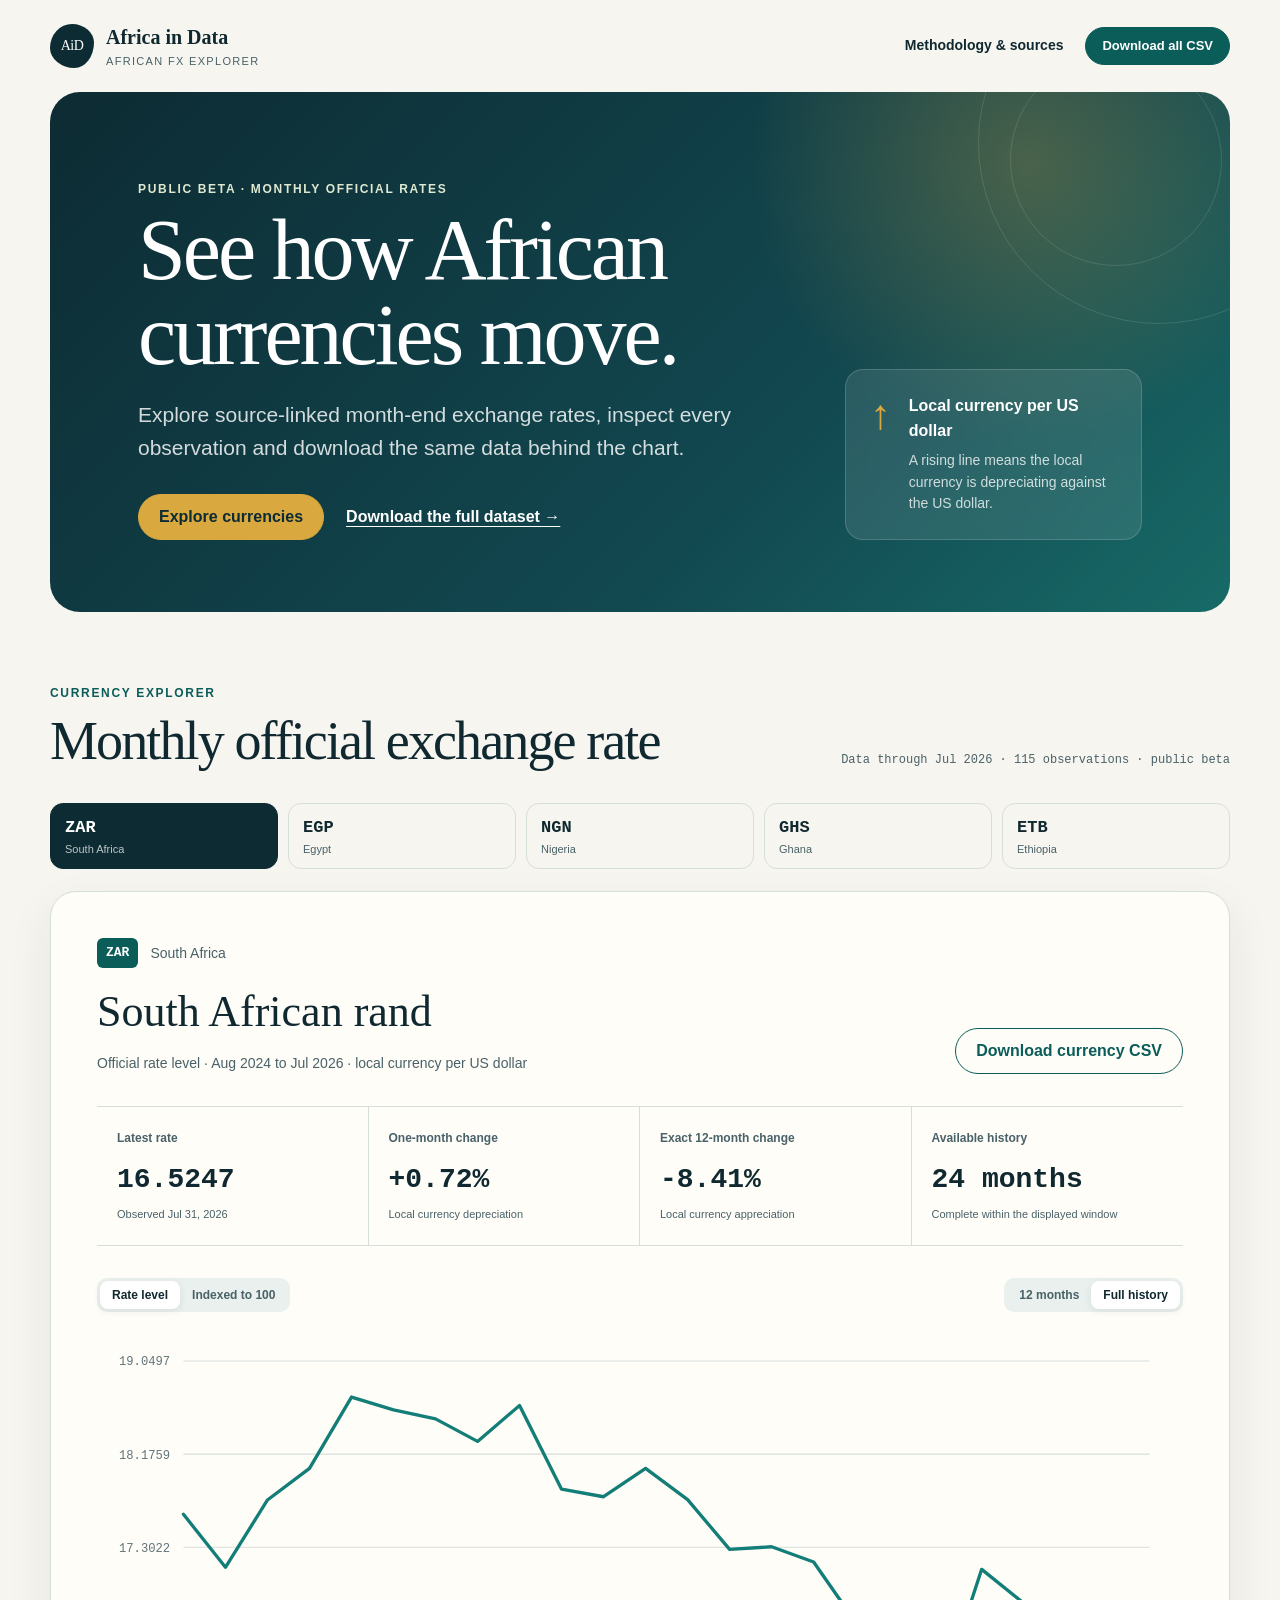
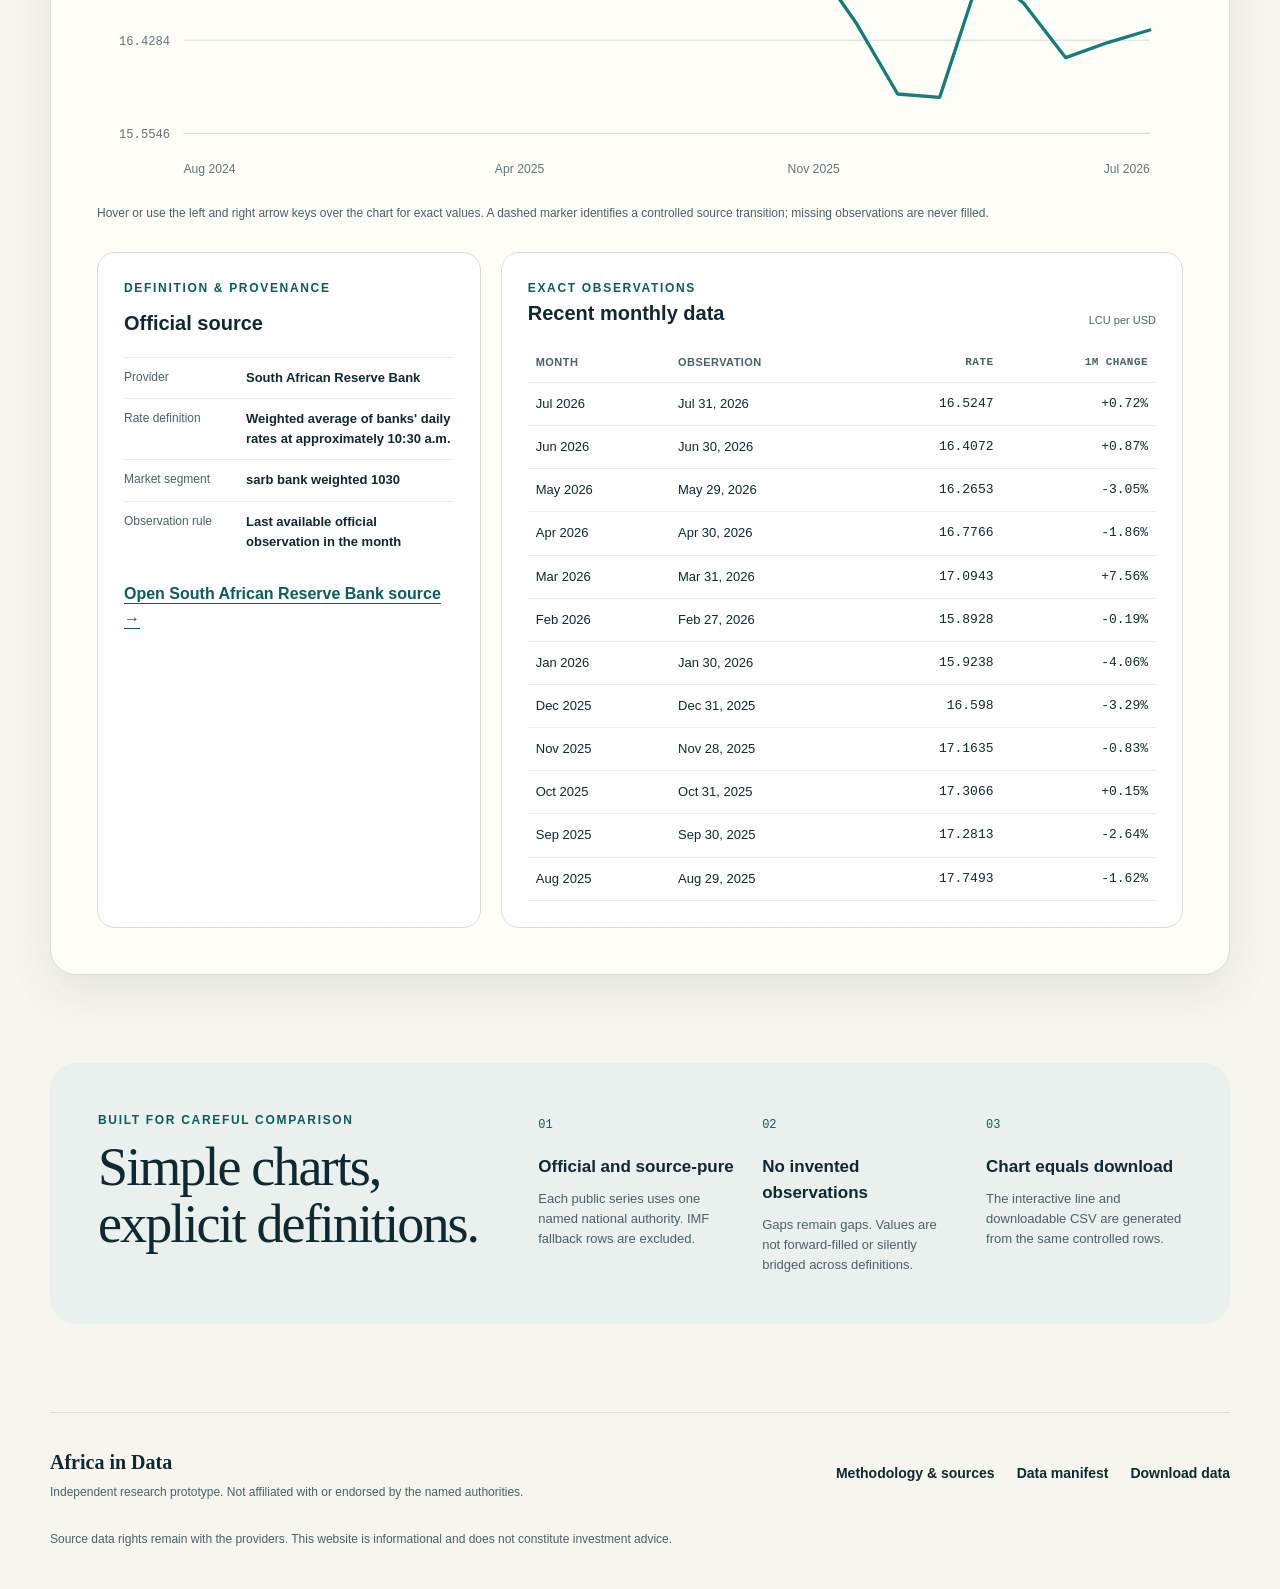
==== index.html @ 6bd26acb "Publish July 2026 African FX data" ====
<!doctype html>
<html lang="en">
  <head>
    <meta charset="utf-8" />
    <meta name="viewport" content="width=device-width, initial-scale=1" />
    <meta
      name="description"
      content="Explore and download source-linked monthly official exchange rates for selected African currencies."
    />
    <meta name="theme-color" content="#0d2b33" />
    <meta property="og:title" content="Africa in Data — African FX Explorer" />
    <meta
      property="og:description"
      content="Interactive monthly official exchange-rate histories with definitions, sources and CSV downloads."
    />
    <title>Africa in Data — African FX Explorer</title>
    <link rel="stylesheet" href="assets/styles.css" />
    <script src="assets/app.js" defer></script>
  </head>
  <body>
    <a class="skip-link" href="#explorer">Skip to currency explorer</a>
    <header class="site-header">
      <a class="brand" href="./" aria-label="Africa in Data home">
        <span class="brand-mark" aria-hidden="true">AiD</span>
        <span>
          <strong>Africa in Data</strong>
          <small>African FX Explorer</small>
        </span>
      </a>
      <nav aria-label="Primary navigation">
        <a href="methodology.html">Methodology &amp; sources</a>
        <a class="button button-small" href="data/fx_monthly.csv" download>Download all CSV</a>
      </nav>
    </header>

    <main>
      <section class="hero" aria-labelledby="page-title">
        <div class="hero-copy">
          <p class="eyebrow">Public beta · Monthly official rates</p>
          <h1 id="page-title">See how African currencies move.</h1>
          <p class="hero-lede">
            Explore source-linked month-end exchange rates, inspect every observation and download
            the same data behind the chart.
          </p>
          <div class="hero-actions">
            <a class="button" href="#explorer">Explore currencies</a>
            <a class="text-link" href="data/fx_monthly.csv" download>Download the full dataset →</a>
          </div>
        </div>
        <aside class="orientation-card" aria-label="How to read the data">
          <span class="orientation-icon" aria-hidden="true">↑</span>
          <div>
            <strong>Local currency per US dollar</strong>
            <p>A rising line means the local currency is depreciating against the US dollar.</p>
          </div>
        </aside>
      </section>

      <section id="explorer" class="explorer-section" aria-labelledby="explorer-title">
        <div class="section-heading">
          <div>
            <p class="eyebrow">Currency explorer</p>
            <h2 id="explorer-title">Monthly official exchange rate</h2>
          </div>
          <p id="data-status" class="data-status" aria-live="polite">Loading controlled data…</p>
        </div>

        <div id="error-panel" class="error-panel" role="alert" hidden></div>

        <div id="currency-tabs" class="currency-tabs" role="tablist" aria-label="Select currency"></div>

        <article id="currency-panel" class="currency-panel" hidden>
          <div class="currency-title-row">
            <div>
              <div class="currency-label">
                <span id="currency-code" class="currency-code"></span>
                <span id="currency-country" class="currency-country"></span>
              </div>
              <h3 id="currency-title"></h3>
              <p id="chart-subtitle" class="chart-subtitle"></p>
            </div>
            <a id="currency-download" class="button button-secondary" href="#" download>
              Download currency CSV
            </a>
          </div>

          <div class="metric-grid" aria-label="Latest currency statistics">
            <div class="metric-card">
              <span>Latest rate</span>
              <strong id="metric-latest">—</strong>
              <small id="metric-latest-date">—</small>
            </div>
            <div class="metric-card">
              <span>One-month change</span>
              <strong id="metric-monthly">—</strong>
              <small id="metric-monthly-label">—</small>
            </div>
            <div class="metric-card">
              <span>Exact 12-month change</span>
              <strong id="metric-annual">—</strong>
              <small id="metric-annual-label">—</small>
            </div>
            <div class="metric-card">
              <span>Available history</span>
              <strong id="metric-coverage">—</strong>
              <small id="metric-coverage-label">—</small>
            </div>
          </div>

          <div class="chart-toolbar" aria-label="Chart controls">
            <div class="segmented-control" aria-label="Value display">
              <button type="button" data-view="level" aria-pressed="true">Rate level</button>
              <button type="button" data-view="indexed" aria-pressed="false">Indexed to 100</button>
            </div>
            <div class="segmented-control" aria-label="Time range">
              <button type="button" data-range="12" aria-pressed="false">12 months</button>
              <button type="button" data-range="24" aria-pressed="true">Full history</button>
            </div>
          </div>

          <div class="chart-shell">
            <div id="chart" class="chart" role="img" aria-labelledby="currency-title chart-subtitle"></div>
            <div id="chart-tooltip" class="chart-tooltip" role="status" aria-live="polite" hidden></div>
          </div>
          <p class="chart-note">
            Hover or use the left and right arrow keys over the chart for exact values. A dashed
            marker identifies a controlled source transition; missing observations are never filled.
          </p>

          <div class="detail-grid">
            <section class="source-card" aria-labelledby="source-title">
              <p class="eyebrow">Definition &amp; provenance</p>
              <h4 id="source-title">Official source</h4>
              <dl>
                <div><dt>Provider</dt><dd id="source-provider">—</dd></div>
                <div><dt>Rate definition</dt><dd id="source-definition">—</dd></div>
                <div><dt>Market segment</dt><dd id="source-segment">—</dd></div>
                <div><dt>Observation rule</dt><dd>Last available official observation in the month</dd></div>
              </dl>
              <p id="source-transition-note" class="source-transition-note" hidden></p>
              <a id="source-link" class="text-link" href="#" target="_blank" rel="noopener noreferrer">
                Open official source →
              </a>
            </section>

            <section class="table-card" aria-labelledby="recent-data-title">
              <div class="table-heading">
                <div>
                  <p class="eyebrow">Exact observations</p>
                  <h4 id="recent-data-title">Recent monthly data</h4>
                </div>
                <span>LCU per USD</span>
              </div>
              <div class="table-scroll">
                <table>
                  <thead>
                    <tr>
                      <th scope="col">Month</th>
                      <th scope="col">Observation</th>
                      <th scope="col" class="numeric">Rate</th>
                      <th scope="col" class="numeric">1m change</th>
                    </tr>
                  </thead>
                  <tbody id="recent-data-body"></tbody>
                </table>
              </div>
            </section>
          </div>
        </article>
      </section>

      <section class="principles" aria-labelledby="principles-title">
        <div>
          <p class="eyebrow">Built for careful comparison</p>
          <h2 id="principles-title">Simple charts, explicit definitions.</h2>
        </div>
        <div class="principle-grid">
          <article>
            <span>01</span>
            <h3>Official and source-pure</h3>
            <p>Each public series uses one named national authority. IMF fallback rows are excluded.</p>
          </article>
          <article>
            <span>02</span>
            <h3>No invented observations</h3>
            <p>Gaps remain gaps. Values are not forward-filled or silently bridged across definitions.</p>
          </article>
          <article>
            <span>03</span>
            <h3>Chart equals download</h3>
            <p>The interactive line and downloadable CSV are generated from the same controlled rows.</p>
          </article>
        </div>
      </section>
    </main>

    <footer>
      <div>
        <strong>Africa in Data</strong>
        <p>Independent research prototype. Not affiliated with or endorsed by the named authorities.</p>
      </div>
      <div class="footer-links">
        <a href="methodology.html">Methodology &amp; sources</a>
        <a href="data/manifest.json">Data manifest</a>
        <a href="data/fx_monthly.csv" download>Download data</a>
      </div>
      <p class="rights-note">
        Source data rights remain with the providers. This website is informational and does not
        constitute investment advice.
      </p>
    </footer>
  </body>
</html>
---- assets/styles.css ----
:root {
  --ink: #10282f;
  --ink-soft: #496168;
  --paper: #f7f5ef;
  --surface: #fffdf8;
  --surface-soft: #e9f0ed;
  --deep: #0d2b33;
  --teal: #137d78;
  --teal-dark: #0b5d5a;
  --gold: #d9a83e;
  --gold-soft: #f5e8bf;
  --line: #d6dedb;
  --danger: #9b3d32;
  --shadow: 0 18px 45px rgba(16, 40, 47, 0.08);
  --radius: 18px;
  --mono: ui-monospace, SFMono-Regular, Menlo, Monaco, Consolas, monospace;
  --sans: Inter, ui-sans-serif, -apple-system, BlinkMacSystemFont, "Segoe UI", sans-serif;
}

* {
  box-sizing: border-box;
}

html {
  scroll-behavior: smooth;
}

body {
  margin: 0;
  color: var(--ink);
  background: var(--paper);
  font-family: var(--sans);
  line-height: 1.55;
}

a {
  color: inherit;
}

button,
a {
  -webkit-tap-highlight-color: transparent;
}

button:focus-visible,
a:focus-visible,
[tabindex]:focus-visible {
  outline: 3px solid var(--gold);
  outline-offset: 3px;
}

.skip-link {
  position: fixed;
  z-index: 100;
  top: 12px;
  left: 12px;
  padding: 10px 14px;
  color: #fff;
  background: var(--deep);
  border-radius: 8px;
  transform: translateY(-160%);
}

.skip-link:focus {
  transform: translateY(0);
}

.site-header {
  width: min(1180px, calc(100% - 40px));
  margin: 0 auto;
  padding: 22px 0;
  display: flex;
  align-items: center;
  justify-content: space-between;
  gap: 24px;
}

.brand {
  display: inline-flex;
  align-items: center;
  gap: 12px;
  text-decoration: none;
}

.brand-mark {
  width: 44px;
  height: 44px;
  display: grid;
  place-items: center;
  color: #fff;
  background: var(--deep);
  border-radius: 50% 50% 44% 56% / 54% 42% 58% 46%;
  font-family: Georgia, serif;
  font-size: 14px;
  letter-spacing: -0.04em;
}

.brand strong,
.brand small {
  display: block;
}

.brand strong {
  font-family: Georgia, "Times New Roman", serif;
  font-size: 20px;
}

.brand small {
  color: var(--ink-soft);
  font-size: 11px;
  letter-spacing: 0.12em;
  text-transform: uppercase;
}

nav,
.footer-links {
  display: flex;
  align-items: center;
  gap: 22px;
}

nav a,
.footer-links a {
  font-size: 14px;
  font-weight: 650;
  text-decoration: none;
}

.button {
  display: inline-flex;
  align-items: center;
  justify-content: center;
  min-height: 46px;
  padding: 0 20px;
  color: #fff;
  background: var(--teal-dark);
  border: 1px solid var(--teal-dark);
  border-radius: 999px;
  font-weight: 700;
  text-decoration: none;
  transition: transform 160ms ease, background 160ms ease;
}

.button:hover {
  background: var(--deep);
  transform: translateY(-1px);
}

.button-small {
  min-height: 38px;
  padding: 0 16px;
  font-size: 13px;
}

.button-secondary {
  color: var(--teal-dark);
  background: transparent;
}

.button-secondary:hover {
  color: #fff;
}

.text-link {
  color: var(--teal-dark);
  font-weight: 750;
  text-underline-offset: 4px;
}

.hero {
  width: min(1180px, calc(100% - 40px));
  min-height: 520px;
  margin: 0 auto 72px;
  padding: 72px clamp(28px, 7vw, 88px);
  display: grid;
  grid-template-columns: minmax(0, 1.5fr) minmax(260px, 0.7fr);
  align-items: end;
  gap: 70px;
  color: #fff;
  background:
    radial-gradient(circle at 83% 14%, rgba(217, 168, 62, 0.28), transparent 26%),
    linear-gradient(135deg, #0d2b33 0%, #124850 63%, #176a67 100%);
  border-radius: 30px;
  overflow: hidden;
  position: relative;
}

.hero::before,
.hero::after {
  content: "";
  position: absolute;
  border: 1px solid rgba(255, 255, 255, 0.12);
  border-radius: 50%;
  pointer-events: none;
}

.hero::before {
  width: 360px;
  height: 360px;
  right: -110px;
  top: -130px;
}

.hero::after {
  width: 210px;
  height: 210px;
  right: 8px;
  top: -38px;
}

.hero-copy,
.orientation-card {
  position: relative;
  z-index: 1;
}

.eyebrow {
  margin: 0 0 10px;
  color: var(--teal-dark);
  font-size: 12px;
  font-weight: 800;
  letter-spacing: 0.14em;
  text-transform: uppercase;
}

.hero .eyebrow {
  color: #dfe9d1;
}

h1,
h2,
h3,
h4,
p {
  margin-top: 0;
}

h1,
h2 {
  font-family: Georgia, "Times New Roman", serif;
  font-weight: 500;
  letter-spacing: -0.035em;
}

h1 {
  max-width: 720px;
  margin-bottom: 22px;
  font-size: clamp(48px, 7vw, 86px);
  line-height: 0.98;
}

.hero-lede {
  max-width: 650px;
  margin-bottom: 30px;
  color: rgba(255, 255, 255, 0.82);
  font-size: clamp(17px, 2vw, 21px);
}

.hero-actions {
  display: flex;
  align-items: center;
  gap: 22px;
  flex-wrap: wrap;
}

.hero .button {
  color: var(--deep);
  background: var(--gold);
  border-color: var(--gold);
}

.hero .text-link {
  color: #fff;
}

.orientation-card {
  padding: 24px;
  display: flex;
  align-items: flex-start;
  gap: 18px;
  background: rgba(255, 255, 255, 0.1);
  border: 1px solid rgba(255, 255, 255, 0.16);
  border-radius: var(--radius);
  backdrop-filter: blur(12px);
}

.orientation-icon {
  color: var(--gold);
  font-family: Georgia, serif;
  font-size: 42px;
  line-height: 1;
}

.orientation-card strong {
  display: block;
  margin-bottom: 6px;
}

.orientation-card p {
  margin: 0;
  color: rgba(255, 255, 255, 0.78);
  font-size: 14px;
}

.explorer-section,
.principles,
.methodology-page,
footer {
  width: min(1180px, calc(100% - 40px));
  margin-right: auto;
  margin-left: auto;
}

.explorer-section {
  margin-bottom: 88px;
  scroll-margin-top: 24px;
}

.section-heading,
.currency-title-row,
.table-heading {
  display: flex;
  align-items: flex-end;
  justify-content: space-between;
  gap: 24px;
}

h2 {
  margin-bottom: 0;
  font-size: clamp(34px, 5vw, 54px);
  line-height: 1.05;
}

.data-status {
  margin: 0;
  color: var(--ink-soft);
  font-family: var(--mono);
  font-size: 12px;
}

.error-panel {
  margin-top: 24px;
  padding: 18px 20px;
  color: var(--danger);
  background: #f8e9e6;
  border: 1px solid #e7b6ae;
  border-radius: 12px;
}

.currency-tabs {
  margin: 34px 0 22px;
  display: grid;
  grid-template-columns: repeat(5, 1fr);
  gap: 10px;
}

.currency-tabs button {
  min-height: 66px;
  padding: 10px 14px;
  color: var(--ink);
  background: transparent;
  border: 1px solid var(--line);
  border-radius: 13px;
  cursor: pointer;
  font: inherit;
  text-align: left;
}

.currency-tabs button strong,
.currency-tabs button span {
  display: block;
}

.currency-tabs button strong {
  font-family: var(--mono);
  font-size: 17px;
}

.currency-tabs button span {
  color: var(--ink-soft);
  font-size: 11px;
}

.currency-tabs button[aria-selected="true"] {
  color: #fff;
  background: var(--deep);
  border-color: var(--deep);
}

.currency-tabs button[aria-selected="true"] span {
  color: rgba(255, 255, 255, 0.72);
}

.currency-panel {
  padding: clamp(24px, 4vw, 46px);
  background: var(--surface);
  border: 1px solid var(--line);
  border-radius: 26px;
  box-shadow: var(--shadow);
}

.currency-label {
  display: flex;
  align-items: center;
  gap: 12px;
  margin-bottom: 10px;
}

.currency-code {
  padding: 5px 9px;
  color: #fff;
  background: var(--teal-dark);
  border-radius: 6px;
  font-family: var(--mono);
  font-size: 13px;
  font-weight: 800;
}

.currency-country {
  color: var(--ink-soft);
  font-size: 14px;
}

.currency-panel h3 {
  margin-bottom: 6px;
  font-family: Georgia, "Times New Roman", serif;
  font-size: clamp(30px, 4vw, 44px);
  font-weight: 500;
}

.chart-subtitle {
  max-width: 760px;
  margin-bottom: 0;
  color: var(--ink-soft);
  font-size: 14px;
}

.metric-grid {
  margin: 32px 0;
  display: grid;
  grid-template-columns: repeat(4, 1fr);
  border-top: 1px solid var(--line);
  border-bottom: 1px solid var(--line);
}

.metric-card {
  padding: 22px 20px;
  border-right: 1px solid var(--line);
}

.metric-card:last-child {
  border-right: 0;
}

.metric-card span,
.metric-card small,
.metric-card strong {
  display: block;
}

.metric-card span {
  margin-bottom: 10px;
  color: var(--ink-soft);
  font-size: 12px;
  font-weight: 700;
}

.metric-card strong {
  margin-bottom: 5px;
  font-family: var(--mono);
  font-size: clamp(21px, 3vw, 28px);
}

.metric-card small {
  color: var(--ink-soft);
  font-size: 11px;
}

.chart-toolbar {
  display: flex;
  justify-content: space-between;
  gap: 18px;
  margin-bottom: 18px;
}

.segmented-control {
  display: inline-flex;
  padding: 3px;
  background: var(--surface-soft);
  border-radius: 10px;
}

.segmented-control button {
  padding: 7px 12px;
  color: var(--ink-soft);
  background: transparent;
  border: 0;
  border-radius: 8px;
  cursor: pointer;
  font: 700 12px var(--sans);
}

.segmented-control button[aria-pressed="true"] {
  color: var(--ink);
  background: #fff;
  box-shadow: 0 2px 8px rgba(16, 40, 47, 0.08);
}

.chart-shell {
  position: relative;
  min-height: 430px;
}

.chart {
  min-height: 430px;
}

.chart svg {
  width: 100%;
  height: auto;
  display: block;
  overflow: visible;
}

.chart-tooltip {
  position: absolute;
  z-index: 5;
  min-width: 176px;
  padding: 12px 14px;
  color: #fff;
  background: var(--deep);
  border-radius: 10px;
  box-shadow: 0 10px 30px rgba(16, 40, 47, 0.2);
  font-size: 12px;
  pointer-events: none;
  transform: translate(-50%, calc(-100% - 14px));
}

.chart-tooltip strong,
.chart-tooltip span {
  display: block;
}

.chart-tooltip strong {
  margin: 3px 0;
  font: 700 17px var(--mono);
}

.chart-tooltip span {
  color: rgba(255, 255, 255, 0.72);
}

.chart-note {
  margin: 8px 0 30px;
  color: var(--ink-soft);
  font-size: 12px;
}

.detail-grid {
  display: grid;
  grid-template-columns: minmax(280px, 0.72fr) minmax(0, 1.28fr);
  gap: 20px;
}

.source-card,
.table-card,
.prose-card {
  padding: 26px;
  background: #fff;
  border: 1px solid var(--line);
  border-radius: var(--radius);
}

.source-card h4,
.table-card h4 {
  margin-bottom: 18px;
  font-size: 20px;
}

dl {
  margin: 0 0 20px;
}

dl div {
  padding: 10px 0;
  display: grid;
  grid-template-columns: 110px 1fr;
  gap: 12px;
  border-top: 1px solid #e8eeeb;
}

dt {
  color: var(--ink-soft);
  font-size: 12px;
}

dd {
  margin: 0;
  font-size: 13px;
  font-weight: 650;
}

.source-transition-note {
  padding: 10px 12px;
  color: #654b0f;
  background: var(--gold-soft);
  border-radius: 9px;
  font-size: 11px;
}

.table-heading {
  margin-bottom: 14px;
}

.table-heading h4,
.table-heading p {
  margin-bottom: 0;
}

.table-heading > span {
  color: var(--ink-soft);
  font-size: 11px;
}

.table-scroll {
  overflow-x: auto;
}

table {
  width: 100%;
  border-collapse: collapse;
  font-size: 13px;
}

th,
td {
  padding: 11px 8px;
  border-bottom: 1px solid #e8eeeb;
  text-align: left;
  white-space: nowrap;
}

th {
  color: var(--ink-soft);
  font-size: 11px;
  letter-spacing: 0.04em;
  text-transform: uppercase;
}

.numeric {
  font-family: var(--mono);
  text-align: right;
}

.source-break-badge {
  margin-left: 6px;
  padding: 2px 5px;
  color: var(--deep);
  background: var(--gold-soft);
  border-radius: 5px;
  font-size: 9px;
  font-weight: 800;
  text-transform: uppercase;
}

.principles {
  margin-bottom: 88px;
  padding: 48px;
  display: grid;
  grid-template-columns: 0.75fr 1.25fr;
  gap: 54px;
  background: var(--surface-soft);
  border-radius: 26px;
}

.principle-grid {
  display: grid;
  grid-template-columns: repeat(3, 1fr);
  gap: 28px;
}

.principle-grid article > span {
  color: var(--teal-dark);
  font-family: var(--mono);
  font-size: 12px;
}

.principle-grid h3 {
  margin: 18px 0 9px;
  font-size: 17px;
}

.principle-grid p {
  margin-bottom: 0;
  color: var(--ink-soft);
  font-size: 13px;
}

.methodology-page {
  margin-top: 60px;
  margin-bottom: 90px;
}

.methodology-hero {
  max-width: 850px;
  margin-bottom: 70px;
}

.methodology-hero h1 {
  font-size: clamp(46px, 7vw, 76px);
}

.methodology-hero > p:not(.eyebrow, .data-status) {
  max-width: 760px;
  color: var(--ink-soft);
  font-size: 19px;
}

.method-section {
  margin: 0 0 56px;
}

.method-section > h2,
.method-section .section-heading h2 {
  margin-bottom: 22px;
  font-size: 34px;
}

.prose-card {
  max-width: 900px;
  font-size: 16px;
}

.prose-card p:last-child,
.prose-card ul:last-child {
  margin-bottom: 0;
}

.prose-card li + li {
  margin-top: 8px;
}

.callout-card {
  border-left: 5px solid var(--gold);
}

.source-list {
  display: grid;
  grid-template-columns: repeat(2, 1fr);
  gap: 16px;
}

.source-item {
  padding: 24px;
  background: var(--surface);
  border: 1px solid var(--line);
  border-radius: var(--radius);
}

.source-item header {
  display: flex;
  align-items: flex-start;
  justify-content: space-between;
  gap: 18px;
}

.source-item code {
  color: var(--teal-dark);
  font-family: var(--mono);
  font-size: 13px;
  font-weight: 800;
}

.source-item h3 {
  margin: 8px 0 4px;
  font-size: 18px;
}

.source-item p {
  margin-bottom: 14px;
  color: var(--ink-soft);
  font-size: 13px;
}

.source-item small {
  display: block;
  margin-top: 14px;
  color: var(--ink-soft);
  font-size: 10px;
}

.download-grid {
  margin-bottom: 20px;
  display: grid;
  grid-template-columns: repeat(3, 1fr);
  gap: 16px;
}

.download-card {
  min-height: 150px;
  padding: 22px;
  display: flex;
  flex-direction: column;
  background: var(--deep);
  color: #fff;
  border-radius: var(--radius);
  text-decoration: none;
}

.download-card span {
  align-self: flex-start;
  padding: 3px 7px;
  color: var(--deep);
  background: var(--gold);
  border-radius: 5px;
  font: 800 10px var(--mono);
}

.download-card strong {
  margin-top: auto;
  font-size: 16px;
}

.download-card small {
  color: rgba(255, 255, 255, 0.65);
}

.rights-card {
  max-width: none;
  background: var(--gold-soft);
  border-color: #e4ca83;
}

footer {
  margin-bottom: 30px;
  padding: 34px 0 10px;
  display: grid;
  grid-template-columns: 1fr auto;
  gap: 24px;
  border-top: 1px solid var(--line);
}

footer strong {
  font-family: Georgia, serif;
  font-size: 20px;
}

footer p {
  margin: 5px 0 0;
  color: var(--ink-soft);
  font-size: 12px;
}

.rights-note {
  grid-column: 1 / -1;
}

@media (max-width: 900px) {
  .hero,
  .principles {
    grid-template-columns: 1fr;
  }

  .hero {
    gap: 42px;
  }

  .currency-tabs {
    grid-template-columns: repeat(3, 1fr);
  }

  .metric-grid {
    grid-template-columns: repeat(2, 1fr);
  }

  .metric-card:nth-child(2) {
    border-right: 0;
  }

  .metric-card:nth-child(-n + 2) {
    border-bottom: 1px solid var(--line);
  }

  .detail-grid,
  .source-list {
    grid-template-columns: 1fr;
  }

  .principle-grid {
    grid-template-columns: repeat(3, 1fr);
  }
}

@media (max-width: 650px) {
  .site-header {
    align-items: flex-start;
  }

  .site-header nav > a:not(.button) {
    display: none;
  }

  .hero,
  .explorer-section,
  .principles,
  .methodology-page,
  footer,
  .site-header {
    width: min(100% - 24px, 1180px);
  }

  .hero {
    min-height: 0;
    margin-bottom: 50px;
    padding: 52px 24px 28px;
    border-radius: 22px;
  }

  h1 {
    font-size: 48px;
  }

  .section-heading,
  .currency-title-row,
  .chart-toolbar,
  .table-heading {
    align-items: flex-start;
    flex-direction: column;
  }

  .currency-tabs {
    display: flex;
    overflow-x: auto;
    scroll-snap-type: x mandatory;
  }

  .currency-tabs button {
    min-width: 120px;
    scroll-snap-align: start;
  }

  .currency-panel {
    padding: 22px 16px;
    border-radius: 18px;
  }

  .metric-card {
    padding: 18px 10px;
  }

  .metric-card strong {
    font-size: 20px;
  }

  .chart-toolbar {
    gap: 10px;
  }

  .chart-shell,
  .chart {
    min-height: 330px;
  }

  .principles {
    padding: 30px 22px;
  }

  .principle-grid,
  .download-grid {
    grid-template-columns: 1fr;
  }

  footer {
    grid-template-columns: 1fr;
  }

  .footer-links {
    align-items: flex-start;
    flex-direction: column;
    gap: 10px;
  }

  .rights-note {
    grid-column: auto;
  }
}

@media (prefers-reduced-motion: reduce) {
  html {
    scroll-behavior: auto;
  }

  *,
  *::before,
  *::after {
    transition-duration: 0.01ms !important;
  }
}
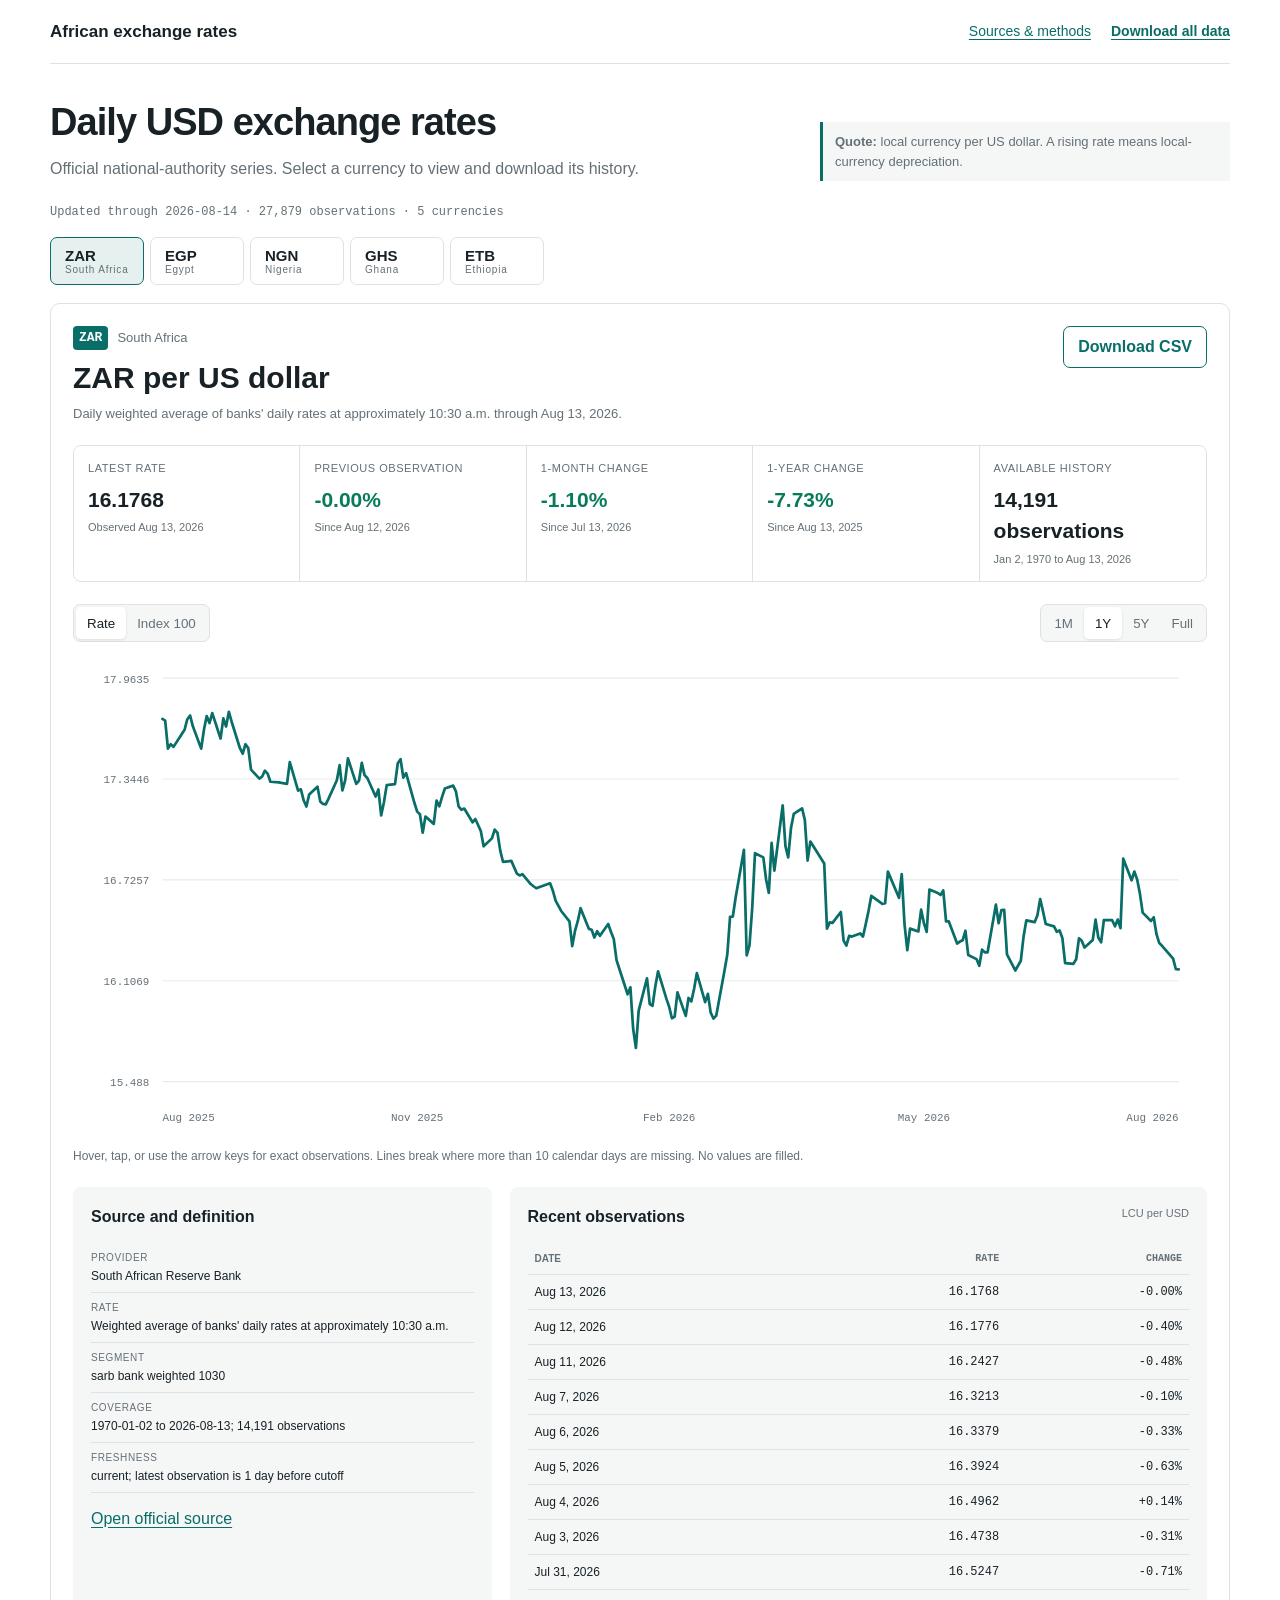
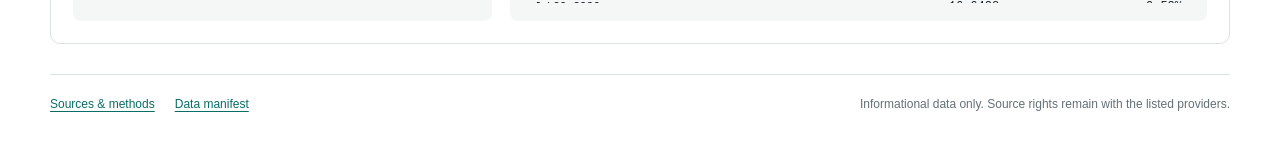
==== commit d1b05c3e: "Publish daily full-history FX data" ====
--- a/index.html
+++ b/index.html
@@ -5,209 +5,107 @@
     <meta name="viewport" content="width=device-width, initial-scale=1" />
     <meta
       name="description"
-      content="Explore and download source-linked monthly official exchange rates for selected African currencies."
+      content="Daily official US dollar exchange rates for selected African currencies, with interactive charts and downloadable data."
     />
-    <meta name="theme-color" content="#0d2b33" />
-    <meta property="og:title" content="Africa in Data — African FX Explorer" />
-    <meta
-      property="og:description"
-      content="Interactive monthly official exchange-rate histories with definitions, sources and CSV downloads."
-    />
-    <title>Africa in Data — African FX Explorer</title>
+    <meta name="theme-color" content="#ffffff" />
+    <title>African exchange rates</title>
     <link rel="stylesheet" href="assets/styles.css" />
     <script src="assets/app.js" defer></script>
   </head>
   <body>
-    <a class="skip-link" href="#explorer">Skip to currency explorer</a>
+    <a class="skip-link" href="#explorer">Skip to exchange-rate chart</a>
     <header class="site-header">
-      <a class="brand" href="./" aria-label="Africa in Data home">
-        <span class="brand-mark" aria-hidden="true">AiD</span>
-        <span>
-          <strong>Africa in Data</strong>
-          <small>African FX Explorer</small>
-        </span>
-      </a>
-      <nav aria-label="Primary navigation">
-        <a href="methodology.html">Methodology &amp; sources</a>
-        <a class="button button-small" href="data/fx_monthly.csv" download>Download all CSV</a>
+      <a class="site-title" href="./">African exchange rates</a>
+      <nav aria-label="Main navigation">
+        <a href="methodology.html">Sources &amp; methods</a>
+        <a class="download-link" href="data/fx_daily.csv" download>Download all data</a>
       </nav>
     </header>
 
-    <main>
-      <section class="hero" aria-labelledby="page-title">
-        <div class="hero-copy">
-          <p class="eyebrow">Public beta · Monthly official rates</p>
-          <h1 id="page-title">See how African currencies move.</h1>
-          <p class="hero-lede">
-            Explore source-linked month-end exchange rates, inspect every observation and download
-            the same data behind the chart.
-          </p>
-          <div class="hero-actions">
-            <a class="button" href="#explorer">Explore currencies</a>
-            <a class="text-link" href="data/fx_monthly.csv" download>Download the full dataset →</a>
+    <main id="explorer" class="page-shell">
+      <section class="intro" aria-labelledby="page-title">
+        <div>
+          <h1 id="page-title">Daily USD exchange rates</h1>
+          <p>Official national-authority series. Select a currency to view and download its history.</p>
+        </div>
+        <p class="orientation"><strong>Quote:</strong> local currency per US dollar. A rising rate means local-currency depreciation.</p>
+      </section>
+
+      <p id="data-status" class="data-status" aria-live="polite">Loading data…</p>
+      <div id="error-panel" class="error-panel" role="alert" hidden></div>
+      <div id="currency-tabs" class="currency-tabs" role="tablist" aria-label="Select currency"></div>
+
+      <article id="currency-panel" class="currency-panel" hidden>
+        <div class="currency-heading">
+          <div>
+            <p class="currency-label"><strong id="currency-code"></strong><span id="currency-country"></span></p>
+            <h2 id="currency-title"></h2>
+            <p id="chart-subtitle" class="chart-subtitle"></p>
+          </div>
+          <a id="currency-download" class="download-link download-button" href="#" download>Download CSV</a>
+        </div>
+
+        <div class="metric-grid" aria-label="Latest exchange-rate statistics">
+          <div><span>Latest rate</span><strong id="metric-latest">—</strong><small id="metric-latest-date">—</small></div>
+          <div><span>Previous observation</span><strong id="metric-daily">—</strong><small id="metric-daily-label">—</small></div>
+          <div><span>1-month change</span><strong id="metric-monthly">—</strong><small id="metric-monthly-label">—</small></div>
+          <div><span>1-year change</span><strong id="metric-annual">—</strong><small id="metric-annual-label">—</small></div>
+          <div><span>Available history</span><strong id="metric-coverage">—</strong><small id="metric-coverage-label">—</small></div>
+        </div>
+
+        <div class="chart-toolbar">
+          <div class="segmented-control" aria-label="Value display">
+            <button type="button" data-view="level" aria-pressed="true">Rate</button>
+            <button type="button" data-view="indexed" aria-pressed="false">Index 100</button>
+          </div>
+          <div class="segmented-control" aria-label="Time range">
+            <button type="button" data-range="1M" aria-pressed="false">1M</button>
+            <button type="button" data-range="1Y" aria-pressed="true">1Y</button>
+            <button type="button" data-range="5Y" aria-pressed="false">5Y</button>
+            <button type="button" data-range="FULL" aria-pressed="false">Full</button>
           </div>
         </div>
-        <aside class="orientation-card" aria-label="How to read the data">
-          <span class="orientation-icon" aria-hidden="true">↑</span>
-          <div>
-            <strong>Local currency per US dollar</strong>
-            <p>A rising line means the local currency is depreciating against the US dollar.</p>
-          </div>
-        </aside>
-      </section>
 
-      <section id="explorer" class="explorer-section" aria-labelledby="explorer-title">
-        <div class="section-heading">
-          <div>
-            <p class="eyebrow">Currency explorer</p>
-            <h2 id="explorer-title">Monthly official exchange rate</h2>
-          </div>
-          <p id="data-status" class="data-status" aria-live="polite">Loading controlled data…</p>
+        <div class="chart-shell">
+          <div id="chart" class="chart" role="img" aria-labelledby="currency-title chart-subtitle"></div>
+          <div id="chart-tooltip" class="chart-tooltip" role="status" aria-live="polite" hidden></div>
         </div>
+        <p class="chart-note">Hover, tap, or use the arrow keys for exact observations. Lines break where more than 10 calendar days are missing. No values are filled.</p>
 
-        <div id="error-panel" class="error-panel" role="alert" hidden></div>
+        <div class="lower-grid">
+          <section class="source-panel" aria-labelledby="source-heading">
+            <h3 id="source-heading">Source and definition</h3>
+            <dl>
+              <div><dt>Provider</dt><dd id="source-provider">—</dd></div>
+              <div><dt>Rate</dt><dd id="source-definition">—</dd></div>
+              <div><dt>Segment</dt><dd id="source-segment">—</dd></div>
+              <div><dt>Coverage</dt><dd id="source-coverage">—</dd></div>
+              <div><dt>Freshness</dt><dd id="source-freshness">—</dd></div>
+            </dl>
+            <p id="source-quality-note" class="quality-note" hidden></p>
+            <a id="source-link" href="#" target="_blank" rel="noopener noreferrer">Open official source</a>
+          </section>
 
-        <div id="currency-tabs" class="currency-tabs" role="tablist" aria-label="Select currency"></div>
-
-        <article id="currency-panel" class="currency-panel" hidden>
-          <div class="currency-title-row">
-            <div>
-              <div class="currency-label">
-                <span id="currency-code" class="currency-code"></span>
-                <span id="currency-country" class="currency-country"></span>
-              </div>
-              <h3 id="currency-title"></h3>
-              <p id="chart-subtitle" class="chart-subtitle"></p>
+          <section class="table-panel" aria-labelledby="recent-heading">
+            <div class="table-heading">
+              <h3 id="recent-heading">Recent observations</h3>
+              <span>LCU per USD</span>
             </div>
-            <a id="currency-download" class="button button-secondary" href="#" download>
-              Download currency CSV
-            </a>
-          </div>
-
-          <div class="metric-grid" aria-label="Latest currency statistics">
-            <div class="metric-card">
-              <span>Latest rate</span>
-              <strong id="metric-latest">—</strong>
-              <small id="metric-latest-date">—</small>
+            <div class="table-scroll">
+              <table>
+                <thead><tr><th scope="col">Date</th><th scope="col" class="numeric">Rate</th><th scope="col" class="numeric">Change</th></tr></thead>
+                <tbody id="recent-data-body"></tbody>
+              </table>
             </div>
-            <div class="metric-card">
-              <span>One-month change</span>
-              <strong id="metric-monthly">—</strong>
-              <small id="metric-monthly-label">—</small>
-            </div>
-            <div class="metric-card">
-              <span>Exact 12-month change</span>
-              <strong id="metric-annual">—</strong>
-              <small id="metric-annual-label">—</small>
-            </div>
-            <div class="metric-card">
-              <span>Available history</span>
-              <strong id="metric-coverage">—</strong>
-              <small id="metric-coverage-label">—</small>
-            </div>
-          </div>
-
-          <div class="chart-toolbar" aria-label="Chart controls">
-            <div class="segmented-control" aria-label="Value display">
-              <button type="button" data-view="level" aria-pressed="true">Rate level</button>
-              <button type="button" data-view="indexed" aria-pressed="false">Indexed to 100</button>
-            </div>
-            <div class="segmented-control" aria-label="Time range">
-              <button type="button" data-range="12" aria-pressed="false">12 months</button>
-              <button type="button" data-range="24" aria-pressed="true">Full history</button>
-            </div>
-          </div>
-
-          <div class="chart-shell">
-            <div id="chart" class="chart" role="img" aria-labelledby="currency-title chart-subtitle"></div>
-            <div id="chart-tooltip" class="chart-tooltip" role="status" aria-live="polite" hidden></div>
-          </div>
-          <p class="chart-note">
-            Hover or use the left and right arrow keys over the chart for exact values. A dashed
-            marker identifies a controlled source transition; missing observations are never filled.
-          </p>
-
-          <div class="detail-grid">
-            <section class="source-card" aria-labelledby="source-title">
-              <p class="eyebrow">Definition &amp; provenance</p>
-              <h4 id="source-title">Official source</h4>
-              <dl>
-                <div><dt>Provider</dt><dd id="source-provider">—</dd></div>
-                <div><dt>Rate definition</dt><dd id="source-definition">—</dd></div>
-                <div><dt>Market segment</dt><dd id="source-segment">—</dd></div>
-                <div><dt>Observation rule</dt><dd>Last available official observation in the month</dd></div>
-              </dl>
-              <p id="source-transition-note" class="source-transition-note" hidden></p>
-              <a id="source-link" class="text-link" href="#" target="_blank" rel="noopener noreferrer">
-                Open official source →
-              </a>
-            </section>
-
-            <section class="table-card" aria-labelledby="recent-data-title">
-              <div class="table-heading">
-                <div>
-                  <p class="eyebrow">Exact observations</p>
-                  <h4 id="recent-data-title">Recent monthly data</h4>
-                </div>
-                <span>LCU per USD</span>
-              </div>
-              <div class="table-scroll">
-                <table>
-                  <thead>
-                    <tr>
-                      <th scope="col">Month</th>
-                      <th scope="col">Observation</th>
-                      <th scope="col" class="numeric">Rate</th>
-                      <th scope="col" class="numeric">1m change</th>
-                    </tr>
-                  </thead>
-                  <tbody id="recent-data-body"></tbody>
-                </table>
-              </div>
-            </section>
-          </div>
-        </article>
-      </section>
-
-      <section class="principles" aria-labelledby="principles-title">
-        <div>
-          <p class="eyebrow">Built for careful comparison</p>
-          <h2 id="principles-title">Simple charts, explicit definitions.</h2>
+          </section>
         </div>
-        <div class="principle-grid">
-          <article>
-            <span>01</span>
-            <h3>Official and source-pure</h3>
-            <p>Each public series uses one named national authority. IMF fallback rows are excluded.</p>
-          </article>
-          <article>
-            <span>02</span>
-            <h3>No invented observations</h3>
-            <p>Gaps remain gaps. Values are not forward-filled or silently bridged across definitions.</p>
-          </article>
-          <article>
-            <span>03</span>
-            <h3>Chart equals download</h3>
-            <p>The interactive line and downloadable CSV are generated from the same controlled rows.</p>
-          </article>
-        </div>
-      </section>
+      </article>
     </main>
 
     <footer>
-      <div>
-        <strong>Africa in Data</strong>
-        <p>Independent research prototype. Not affiliated with or endorsed by the named authorities.</p>
-      </div>
-      <div class="footer-links">
-        <a href="methodology.html">Methodology &amp; sources</a>
-        <a href="data/manifest.json">Data manifest</a>
-        <a href="data/fx_monthly.csv" download>Download data</a>
-      </div>
-      <p class="rights-note">
-        Source data rights remain with the providers. This website is informational and does not
-        constitute investment advice.
-      </p>
+      <a href="methodology.html">Sources &amp; methods</a>
+      <a href="data/manifest.json">Data manifest</a>
+      <span>Informational data only. Source rights remain with the listed providers.</span>
     </footer>
   </body>
 </html>
--- a/assets/styles.css
+++ b/assets/styles.css
@@ -1,998 +1,130 @@
 :root {
-  --ink: #10282f;
-  --ink-soft: #496168;
-  --paper: #f7f5ef;
-  --surface: #fffdf8;
-  --surface-soft: #e9f0ed;
-  --deep: #0d2b33;
-  --teal: #137d78;
-  --teal-dark: #0b5d5a;
-  --gold: #d9a83e;
-  --gold-soft: #f5e8bf;
-  --line: #d6dedb;
-  --danger: #9b3d32;
-  --shadow: 0 18px 45px rgba(16, 40, 47, 0.08);
-  --radius: 18px;
+  --ink: #172126;
+  --muted: #647077;
+  --line: #dce2e5;
+  --soft: #f5f7f7;
+  --accent: #096d68;
+  --accent-soft: #e6f1ef;
+  --appreciation: #087b5a;
+  --depreciation: #b0473c;
+  --sans: Inter, ui-sans-serif, -apple-system, BlinkMacSystemFont, "Segoe UI", sans-serif;
   --mono: ui-monospace, SFMono-Regular, Menlo, Monaco, Consolas, monospace;
-  --sans: Inter, ui-sans-serif, -apple-system, BlinkMacSystemFont, "Segoe UI", sans-serif;
 }
 
-* {
-  box-sizing: border-box;
+* { box-sizing: border-box; }
+body { margin: 0; color: var(--ink); background: #fff; font-family: var(--sans); line-height: 1.5; }
+a { color: var(--accent); text-underline-offset: 3px; }
+button, a { -webkit-tap-highlight-color: transparent; }
+button:focus-visible, a:focus-visible, [tabindex]:focus-visible { outline: 3px solid #e4b94f; outline-offset: 3px; }
+.skip-link { position: fixed; z-index: 20; top: 8px; left: 8px; padding: 8px 12px; color: #fff; background: #111; transform: translateY(-160%); }
+.skip-link:focus { transform: translateY(0); }
+
+.site-header, .page-shell, footer, .methodology-page { width: min(1180px, calc(100% - 36px)); margin-inline: auto; }
+.site-header { min-height: 64px; display: flex; align-items: center; justify-content: space-between; gap: 24px; border-bottom: 1px solid var(--line); }
+.site-title { color: var(--ink); font-size: 17px; font-weight: 750; text-decoration: none; }
+nav { display: flex; align-items: center; gap: 20px; font-size: 14px; }
+.download-link { font-weight: 700; }
+.download-button { display: inline-flex; min-height: 40px; padding: 8px 14px; align-items: center; border: 1px solid var(--accent); border-radius: 7px; text-decoration: none; }
+
+.intro { padding: 30px 0 20px; display: flex; justify-content: space-between; align-items: end; gap: 30px; }
+h1, h2, h3, p { margin-top: 0; }
+h1 { margin-bottom: 6px; font-size: clamp(26px, 4vw, 38px); letter-spacing: -0.025em; }
+.intro p { margin-bottom: 0; color: var(--muted); }
+.orientation { max-width: 410px; padding: 10px 12px; font-size: 13px; background: var(--soft); border-left: 3px solid var(--accent); }
+.data-status { margin: 2px 0 16px; color: var(--muted); font-family: var(--mono); font-size: 12px; }
+.error-panel { margin-bottom: 18px; padding: 12px; color: #8b3028; background: #fae9e7; border: 1px solid #eec4c0; }
+
+.currency-tabs { display: flex; gap: 6px; margin-bottom: 18px; overflow-x: auto; }
+.currency-tabs button { min-width: 94px; padding: 9px 14px; color: var(--muted); background: #fff; border: 1px solid var(--line); border-radius: 7px; cursor: pointer; text-align: left; }
+.currency-tabs button strong, .currency-tabs button span { display: block; }
+.currency-tabs button strong { color: var(--ink); font-size: 15px; }
+.currency-tabs button span { font-size: 10px; letter-spacing: .08em; }
+.currency-tabs button[aria-selected="true"] { background: var(--accent-soft); border-color: var(--accent); }
+
+.currency-panel { padding: 22px; border: 1px solid var(--line); border-radius: 10px; }
+.currency-heading, .table-heading { display: flex; justify-content: space-between; align-items: start; gap: 20px; }
+.currency-heading h2 { margin-bottom: 4px; font-size: clamp(22px, 3vw, 30px); }
+.currency-label { display: flex; align-items: center; gap: 9px; margin-bottom: 5px; color: var(--muted); font-size: 13px; }
+.currency-label strong { padding: 2px 6px; color: #fff; background: var(--accent); border-radius: 4px; font-family: var(--mono); }
+.chart-subtitle { margin-bottom: 0; color: var(--muted); font-size: 13px; }
+
+.metric-grid { display: grid; grid-template-columns: repeat(5, minmax(0, 1fr)); margin: 22px 0; border: 1px solid var(--line); border-radius: 8px; overflow: hidden; }
+.metric-grid > div { min-height: 106px; padding: 14px; border-right: 1px solid var(--line); }
+.metric-grid > div:last-child { border-right: 0; }
+.metric-grid span, .metric-grid small, .metric-grid strong { display: block; }
+.metric-grid span { color: var(--muted); font-size: 11px; text-transform: uppercase; letter-spacing: .05em; }
+.metric-grid strong { margin: 7px 0 4px; font-size: 21px; }
+.metric-grid small { color: var(--muted); font-size: 11px; }
+.metric-grid strong[data-direction="depreciation"] { color: var(--depreciation); }
+.metric-grid strong[data-direction="appreciation"] { color: var(--appreciation); }
+
+.chart-toolbar { display: flex; justify-content: space-between; gap: 14px; margin-bottom: 10px; }
+.segmented-control { display: inline-flex; padding: 2px; background: var(--soft); border: 1px solid var(--line); border-radius: 7px; }
+.segmented-control button { min-height: 32px; padding: 5px 11px; color: var(--muted); background: transparent; border: 0; border-radius: 5px; cursor: pointer; }
+.segmented-control button[aria-pressed="true"] { color: var(--ink); background: #fff; box-shadow: 0 1px 3px rgba(0,0,0,.1); }
+.chart-shell { position: relative; min-height: 350px; }
+.chart svg { display: block; width: 100%; height: auto; min-height: 350px; }
+.grid-line { stroke: #e7ebed; stroke-width: 1; }
+.axis-label { fill: var(--muted); font-family: var(--mono); font-size: 10px; }
+.baseline { stroke: #8c969b; stroke-width: 1; stroke-dasharray: 5 5; }
+.data-line { fill: none; stroke: var(--accent); stroke-width: 2.5; stroke-linecap: round; stroke-linejoin: round; }
+.hover-guide { stroke: #354248; stroke-width: 1; stroke-dasharray: 3 4; }
+.hover-point { fill: #fff; stroke: var(--accent); stroke-width: 3; }
+.chart-tooltip { position: absolute; z-index: 5; width: 200px; padding: 9px 11px; color: #fff; background: rgba(23,33,38,.94); border-radius: 6px; pointer-events: none; font-size: 11px; }
+.chart-tooltip span, .chart-tooltip strong { display: block; }
+.chart-tooltip strong { margin: 2px 0; font-size: 13px; }
+.chart-note { margin: 4px 0 22px; color: var(--muted); font-size: 12px; }
+
+.lower-grid { display: grid; grid-template-columns: minmax(260px, .75fr) minmax(0, 1.25fr); gap: 18px; }
+.source-panel, .table-panel { padding: 18px; background: var(--soft); border-radius: 8px; }
+.source-panel h3, .table-panel h3 { margin-bottom: 14px; font-size: 16px; }
+dl { margin: 0 0 14px; }
+dl div { padding: 7px 0; border-bottom: 1px solid var(--line); }
+dt { color: var(--muted); font-size: 10px; text-transform: uppercase; letter-spacing: .06em; }
+dd { margin: 2px 0 0; font-size: 12px; }
+.quality-note { padding: 8px; color: #735317; background: #fff4d8; font-size: 11px; }
+.table-heading span { color: var(--muted); font-size: 11px; }
+.table-scroll { max-height: 360px; overflow: auto; }
+table { width: 100%; border-collapse: collapse; font-size: 12px; }
+th, td { padding: 8px 7px; border-bottom: 1px solid var(--line); text-align: left; }
+th { position: sticky; top: 0; color: var(--muted); background: var(--soft); font-size: 10px; text-transform: uppercase; }
+.numeric { text-align: right; font-family: var(--mono); }
+
+footer { margin-top: 30px; padding: 20px 0 34px; display: flex; gap: 20px; flex-wrap: wrap; color: var(--muted); border-top: 1px solid var(--line); font-size: 12px; }
+footer span { margin-left: auto; }
+
+.methodology-page { padding: 32px 0 50px; }
+.methodology-page > header { max-width: 760px; margin-bottom: 28px; }
+.methodology-page section { margin-bottom: 32px; }
+.methodology-page h2 { font-size: 20px; }
+.prose-card { max-width: 850px; padding: 18px; background: var(--soft); border-radius: 8px; }
+.prose-card p:last-child { margin-bottom: 0; }
+.source-list { display: grid; gap: 10px; }
+.source-item { padding: 16px; border: 1px solid var(--line); border-radius: 8px; }
+.source-item header { display: flex; align-items: start; justify-content: space-between; gap: 16px; }
+.source-item h3, .source-item p { margin-bottom: 4px; }
+.source-item code { float: left; margin-right: 10px; padding: 2px 5px; color: #fff; background: var(--accent); border-radius: 3px; }
+.source-item small { color: var(--muted); }
+.download-grid { display: grid; grid-template-columns: repeat(3, 1fr); gap: 10px; margin-bottom: 18px; }
+.download-card { padding: 16px; border: 1px solid var(--line); border-radius: 8px; text-decoration: none; }
+.download-card span, .download-card strong, .download-card small { display: block; }
+.download-card span { color: var(--muted); font-size: 10px; }
+.download-card small { margin-top: 4px; color: var(--muted); }
+
+@media (max-width: 800px) {
+  .intro { align-items: start; flex-direction: column; }
+  .metric-grid { grid-template-columns: repeat(2, 1fr); }
+  .metric-grid > div { border-bottom: 1px solid var(--line); }
+  .lower-grid, .download-grid { grid-template-columns: 1fr; }
+  footer span { width: 100%; margin-left: 0; }
 }
 
-html {
-  scroll-behavior: smooth;
+@media (max-width: 540px) {
+  .site-header { align-items: start; padding: 14px 0; flex-direction: column; }
+  nav { width: 100%; justify-content: space-between; }
+  .currency-panel { padding: 14px; }
+  .currency-heading, .chart-toolbar { align-items: stretch; flex-direction: column; }
+  .metric-grid { grid-template-columns: 1fr; }
+  .metric-grid > div { min-height: auto; border-right: 0; }
+  .segmented-control { overflow-x: auto; }
 }
-
-body {
-  margin: 0;
-  color: var(--ink);
-  background: var(--paper);
-  font-family: var(--sans);
-  line-height: 1.55;
-}
-
-a {
-  color: inherit;
-}
-
-button,
-a {
-  -webkit-tap-highlight-color: transparent;
-}
-
-button:focus-visible,
-a:focus-visible,
-[tabindex]:focus-visible {
-  outline: 3px solid var(--gold);
-  outline-offset: 3px;
-}
-
-.skip-link {
-  position: fixed;
-  z-index: 100;
-  top: 12px;
-  left: 12px;
-  padding: 10px 14px;
-  color: #fff;
-  background: var(--deep);
-  border-radius: 8px;
-  transform: translateY(-160%);
-}
-
-.skip-link:focus {
-  transform: translateY(0);
-}
-
-.site-header {
-  width: min(1180px, calc(100% - 40px));
-  margin: 0 auto;
-  padding: 22px 0;
-  display: flex;
-  align-items: center;
-  justify-content: space-between;
-  gap: 24px;
-}
-
-.brand {
-  display: inline-flex;
-  align-items: center;
-  gap: 12px;
-  text-decoration: none;
-}
-
-.brand-mark {
-  width: 44px;
-  height: 44px;
-  display: grid;
-  place-items: center;
-  color: #fff;
-  background: var(--deep);
-  border-radius: 50% 50% 44% 56% / 54% 42% 58% 46%;
-  font-family: Georgia, serif;
-  font-size: 14px;
-  letter-spacing: -0.04em;
-}
-
-.brand strong,
-.brand small {
-  display: block;
-}
-
-.brand strong {
-  font-family: Georgia, "Times New Roman", serif;
-  font-size: 20px;
-}
-
-.brand small {
-  color: var(--ink-soft);
-  font-size: 11px;
-  letter-spacing: 0.12em;
-  text-transform: uppercase;
-}
-
-nav,
-.footer-links {
-  display: flex;
-  align-items: center;
-  gap: 22px;
-}
-
-nav a,
-.footer-links a {
-  font-size: 14px;
-  font-weight: 650;
-  text-decoration: none;
-}
-
-.button {
-  display: inline-flex;
-  align-items: center;
-  justify-content: center;
-  min-height: 46px;
-  padding: 0 20px;
-  color: #fff;
-  background: var(--teal-dark);
-  border: 1px solid var(--teal-dark);
-  border-radius: 999px;
-  font-weight: 700;
-  text-decoration: none;
-  transition: transform 160ms ease, background 160ms ease;
-}
-
-.button:hover {
-  background: var(--deep);
-  transform: translateY(-1px);
-}
-
-.button-small {
-  min-height: 38px;
-  padding: 0 16px;
-  font-size: 13px;
-}
-
-.button-secondary {
-  color: var(--teal-dark);
-  background: transparent;
-}
-
-.button-secondary:hover {
-  color: #fff;
-}
-
-.text-link {
-  color: var(--teal-dark);
-  font-weight: 750;
-  text-underline-offset: 4px;
-}
-
-.hero {
-  width: min(1180px, calc(100% - 40px));
-  min-height: 520px;
-  margin: 0 auto 72px;
-  padding: 72px clamp(28px, 7vw, 88px);
-  display: grid;
-  grid-template-columns: minmax(0, 1.5fr) minmax(260px, 0.7fr);
-  align-items: end;
-  gap: 70px;
-  color: #fff;
-  background:
-    radial-gradient(circle at 83% 14%, rgba(217, 168, 62, 0.28), transparent 26%),
-    linear-gradient(135deg, #0d2b33 0%, #124850 63%, #176a67 100%);
-  border-radius: 30px;
-  overflow: hidden;
-  position: relative;
-}
-
-.hero::before,
-.hero::after {
-  content: "";
-  position: absolute;
-  border: 1px solid rgba(255, 255, 255, 0.12);
-  border-radius: 50%;
-  pointer-events: none;
-}
-
-.hero::before {
-  width: 360px;
-  height: 360px;
-  right: -110px;
-  top: -130px;
-}
-
-.hero::after {
-  width: 210px;
-  height: 210px;
-  right: 8px;
-  top: -38px;
-}
-
-.hero-copy,
-.orientation-card {
-  position: relative;
-  z-index: 1;
-}
-
-.eyebrow {
-  margin: 0 0 10px;
-  color: var(--teal-dark);
-  font-size: 12px;
-  font-weight: 800;
-  letter-spacing: 0.14em;
-  text-transform: uppercase;
-}
-
-.hero .eyebrow {
-  color: #dfe9d1;
-}
-
-h1,
-h2,
-h3,
-h4,
-p {
-  margin-top: 0;
-}
-
-h1,
-h2 {
-  font-family: Georgia, "Times New Roman", serif;
-  font-weight: 500;
-  letter-spacing: -0.035em;
-}
-
-h1 {
-  max-width: 720px;
-  margin-bottom: 22px;
-  font-size: clamp(48px, 7vw, 86px);
-  line-height: 0.98;
-}
-
-.hero-lede {
-  max-width: 650px;
-  margin-bottom: 30px;
-  color: rgba(255, 255, 255, 0.82);
-  font-size: clamp(17px, 2vw, 21px);
-}
-
-.hero-actions {
-  display: flex;
-  align-items: center;
-  gap: 22px;
-  flex-wrap: wrap;
-}
-
-.hero .button {
-  color: var(--deep);
-  background: var(--gold);
-  border-color: var(--gold);
-}
-
-.hero .text-link {
-  color: #fff;
-}
-
-.orientation-card {
-  padding: 24px;
-  display: flex;
-  align-items: flex-start;
-  gap: 18px;
-  background: rgba(255, 255, 255, 0.1);
-  border: 1px solid rgba(255, 255, 255, 0.16);
-  border-radius: var(--radius);
-  backdrop-filter: blur(12px);
-}
-
-.orientation-icon {
-  color: var(--gold);
-  font-family: Georgia, serif;
-  font-size: 42px;
-  line-height: 1;
-}
-
-.orientation-card strong {
-  display: block;
-  margin-bottom: 6px;
-}
-
-.orientation-card p {
-  margin: 0;
-  color: rgba(255, 255, 255, 0.78);
-  font-size: 14px;
-}
-
-.explorer-section,
-.principles,
-.methodology-page,
-footer {
-  width: min(1180px, calc(100% - 40px));
-  margin-right: auto;
-  margin-left: auto;
-}
-
-.explorer-section {
-  margin-bottom: 88px;
-  scroll-margin-top: 24px;
-}
-
-.section-heading,
-.currency-title-row,
-.table-heading {
-  display: flex;
-  align-items: flex-end;
-  justify-content: space-between;
-  gap: 24px;
-}
-
-h2 {
-  margin-bottom: 0;
-  font-size: clamp(34px, 5vw, 54px);
-  line-height: 1.05;
-}
-
-.data-status {
-  margin: 0;
-  color: var(--ink-soft);
-  font-family: var(--mono);
-  font-size: 12px;
-}
-
-.error-panel {
-  margin-top: 24px;
-  padding: 18px 20px;
-  color: var(--danger);
-  background: #f8e9e6;
-  border: 1px solid #e7b6ae;
-  border-radius: 12px;
-}
-
-.currency-tabs {
-  margin: 34px 0 22px;
-  display: grid;
-  grid-template-columns: repeat(5, 1fr);
-  gap: 10px;
-}
-
-.currency-tabs button {
-  min-height: 66px;
-  padding: 10px 14px;
-  color: var(--ink);
-  background: transparent;
-  border: 1px solid var(--line);
-  border-radius: 13px;
-  cursor: pointer;
-  font: inherit;
-  text-align: left;
-}
-
-.currency-tabs button strong,
-.currency-tabs button span {
-  display: block;
-}
-
-.currency-tabs button strong {
-  font-family: var(--mono);
-  font-size: 17px;
-}
-
-.currency-tabs button span {
-  color: var(--ink-soft);
-  font-size: 11px;
-}
-
-.currency-tabs button[aria-selected="true"] {
-  color: #fff;
-  background: var(--deep);
-  border-color: var(--deep);
-}
-
-.currency-tabs button[aria-selected="true"] span {
-  color: rgba(255, 255, 255, 0.72);
-}
-
-.currency-panel {
-  padding: clamp(24px, 4vw, 46px);
-  background: var(--surface);
-  border: 1px solid var(--line);
-  border-radius: 26px;
-  box-shadow: var(--shadow);
-}
-
-.currency-label {
-  display: flex;
-  align-items: center;
-  gap: 12px;
-  margin-bottom: 10px;
-}
-
-.currency-code {
-  padding: 5px 9px;
-  color: #fff;
-  background: var(--teal-dark);
-  border-radius: 6px;
-  font-family: var(--mono);
-  font-size: 13px;
-  font-weight: 800;
-}
-
-.currency-country {
-  color: var(--ink-soft);
-  font-size: 14px;
-}
-
-.currency-panel h3 {
-  margin-bottom: 6px;
-  font-family: Georgia, "Times New Roman", serif;
-  font-size: clamp(30px, 4vw, 44px);
-  font-weight: 500;
-}
-
-.chart-subtitle {
-  max-width: 760px;
-  margin-bottom: 0;
-  color: var(--ink-soft);
-  font-size: 14px;
-}
-
-.metric-grid {
-  margin: 32px 0;
-  display: grid;
-  grid-template-columns: repeat(4, 1fr);
-  border-top: 1px solid var(--line);
-  border-bottom: 1px solid var(--line);
-}
-
-.metric-card {
-  padding: 22px 20px;
-  border-right: 1px solid var(--line);
-}
-
-.metric-card:last-child {
-  border-right: 0;
-}
-
-.metric-card span,
-.metric-card small,
-.metric-card strong {
-  display: block;
-}
-
-.metric-card span {
-  margin-bottom: 10px;
-  color: var(--ink-soft);
-  font-size: 12px;
-  font-weight: 700;
-}
-
-.metric-card strong {
-  margin-bottom: 5px;
-  font-family: var(--mono);
-  font-size: clamp(21px, 3vw, 28px);
-}
-
-.metric-card small {
-  color: var(--ink-soft);
-  font-size: 11px;
-}
-
-.chart-toolbar {
-  display: flex;
-  justify-content: space-between;
-  gap: 18px;
-  margin-bottom: 18px;
-}
-
-.segmented-control {
-  display: inline-flex;
-  padding: 3px;
-  background: var(--surface-soft);
-  border-radius: 10px;
-}
-
-.segmented-control button {
-  padding: 7px 12px;
-  color: var(--ink-soft);
-  background: transparent;
-  border: 0;
-  border-radius: 8px;
-  cursor: pointer;
-  font: 700 12px var(--sans);
-}
-
-.segmented-control button[aria-pressed="true"] {
-  color: var(--ink);
-  background: #fff;
-  box-shadow: 0 2px 8px rgba(16, 40, 47, 0.08);
-}
-
-.chart-shell {
-  position: relative;
-  min-height: 430px;
-}
-
-.chart {
-  min-height: 430px;
-}
-
-.chart svg {
-  width: 100%;
-  height: auto;
-  display: block;
-  overflow: visible;
-}
-
-.chart-tooltip {
-  position: absolute;
-  z-index: 5;
-  min-width: 176px;
-  padding: 12px 14px;
-  color: #fff;
-  background: var(--deep);
-  border-radius: 10px;
-  box-shadow: 0 10px 30px rgba(16, 40, 47, 0.2);
-  font-size: 12px;
-  pointer-events: none;
-  transform: translate(-50%, calc(-100% - 14px));
-}
-
-.chart-tooltip strong,
-.chart-tooltip span {
-  display: block;
-}
-
-.chart-tooltip strong {
-  margin: 3px 0;
-  font: 700 17px var(--mono);
-}
-
-.chart-tooltip span {
-  color: rgba(255, 255, 255, 0.72);
-}
-
-.chart-note {
-  margin: 8px 0 30px;
-  color: var(--ink-soft);
-  font-size: 12px;
-}
-
-.detail-grid {
-  display: grid;
-  grid-template-columns: minmax(280px, 0.72fr) minmax(0, 1.28fr);
-  gap: 20px;
-}
-
-.source-card,
-.table-card,
-.prose-card {
-  padding: 26px;
-  background: #fff;
-  border: 1px solid var(--line);
-  border-radius: var(--radius);
-}
-
-.source-card h4,
-.table-card h4 {
-  margin-bottom: 18px;
-  font-size: 20px;
-}
-
-dl {
-  margin: 0 0 20px;
-}
-
-dl div {
-  padding: 10px 0;
-  display: grid;
-  grid-template-columns: 110px 1fr;
-  gap: 12px;
-  border-top: 1px solid #e8eeeb;
-}
-
-dt {
-  color: var(--ink-soft);
-  font-size: 12px;
-}
-
-dd {
-  margin: 0;
-  font-size: 13px;
-  font-weight: 650;
-}
-
-.source-transition-note {
-  padding: 10px 12px;
-  color: #654b0f;
-  background: var(--gold-soft);
-  border-radius: 9px;
-  font-size: 11px;
-}
-
-.table-heading {
-  margin-bottom: 14px;
-}
-
-.table-heading h4,
-.table-heading p {
-  margin-bottom: 0;
-}
-
-.table-heading > span {
-  color: var(--ink-soft);
-  font-size: 11px;
-}
-
-.table-scroll {
-  overflow-x: auto;
-}
-
-table {
-  width: 100%;
-  border-collapse: collapse;
-  font-size: 13px;
-}
-
-th,
-td {
-  padding: 11px 8px;
-  border-bottom: 1px solid #e8eeeb;
-  text-align: left;
-  white-space: nowrap;
-}
-
-th {
-  color: var(--ink-soft);
-  font-size: 11px;
-  letter-spacing: 0.04em;
-  text-transform: uppercase;
-}
-
-.numeric {
-  font-family: var(--mono);
-  text-align: right;
-}
-
-.source-break-badge {
-  margin-left: 6px;
-  padding: 2px 5px;
-  color: var(--deep);
-  background: var(--gold-soft);
-  border-radius: 5px;
-  font-size: 9px;
-  font-weight: 800;
-  text-transform: uppercase;
-}
-
-.principles {
-  margin-bottom: 88px;
-  padding: 48px;
-  display: grid;
-  grid-template-columns: 0.75fr 1.25fr;
-  gap: 54px;
-  background: var(--surface-soft);
-  border-radius: 26px;
-}
-
-.principle-grid {
-  display: grid;
-  grid-template-columns: repeat(3, 1fr);
-  gap: 28px;
-}
-
-.principle-grid article > span {
-  color: var(--teal-dark);
-  font-family: var(--mono);
-  font-size: 12px;
-}
-
-.principle-grid h3 {
-  margin: 18px 0 9px;
-  font-size: 17px;
-}
-
-.principle-grid p {
-  margin-bottom: 0;
-  color: var(--ink-soft);
-  font-size: 13px;
-}
-
-.methodology-page {
-  margin-top: 60px;
-  margin-bottom: 90px;
-}
-
-.methodology-hero {
-  max-width: 850px;
-  margin-bottom: 70px;
-}
-
-.methodology-hero h1 {
-  font-size: clamp(46px, 7vw, 76px);
-}
-
-.methodology-hero > p:not(.eyebrow, .data-status) {
-  max-width: 760px;
-  color: var(--ink-soft);
-  font-size: 19px;
-}
-
-.method-section {
-  margin: 0 0 56px;
-}
-
-.method-section > h2,
-.method-section .section-heading h2 {
-  margin-bottom: 22px;
-  font-size: 34px;
-}
-
-.prose-card {
-  max-width: 900px;
-  font-size: 16px;
-}
-
-.prose-card p:last-child,
-.prose-card ul:last-child {
-  margin-bottom: 0;
-}
-
-.prose-card li + li {
-  margin-top: 8px;
-}
-
-.callout-card {
-  border-left: 5px solid var(--gold);
-}
-
-.source-list {
-  display: grid;
-  grid-template-columns: repeat(2, 1fr);
-  gap: 16px;
-}
-
-.source-item {
-  padding: 24px;
-  background: var(--surface);
-  border: 1px solid var(--line);
-  border-radius: var(--radius);
-}
-
-.source-item header {
-  display: flex;
-  align-items: flex-start;
-  justify-content: space-between;
-  gap: 18px;
-}
-
-.source-item code {
-  color: var(--teal-dark);
-  font-family: var(--mono);
-  font-size: 13px;
-  font-weight: 800;
-}
-
-.source-item h3 {
-  margin: 8px 0 4px;
-  font-size: 18px;
-}
-
-.source-item p {
-  margin-bottom: 14px;
-  color: var(--ink-soft);
-  font-size: 13px;
-}
-
-.source-item small {
-  display: block;
-  margin-top: 14px;
-  color: var(--ink-soft);
-  font-size: 10px;
-}
-
-.download-grid {
-  margin-bottom: 20px;
-  display: grid;
-  grid-template-columns: repeat(3, 1fr);
-  gap: 16px;
-}
-
-.download-card {
-  min-height: 150px;
-  padding: 22px;
-  display: flex;
-  flex-direction: column;
-  background: var(--deep);
-  color: #fff;
-  border-radius: var(--radius);
-  text-decoration: none;
-}
-
-.download-card span {
-  align-self: flex-start;
-  padding: 3px 7px;
-  color: var(--deep);
-  background: var(--gold);
-  border-radius: 5px;
-  font: 800 10px var(--mono);
-}
-
-.download-card strong {
-  margin-top: auto;
-  font-size: 16px;
-}
-
-.download-card small {
-  color: rgba(255, 255, 255, 0.65);
-}
-
-.rights-card {
-  max-width: none;
-  background: var(--gold-soft);
-  border-color: #e4ca83;
-}
-
-footer {
-  margin-bottom: 30px;
-  padding: 34px 0 10px;
-  display: grid;
-  grid-template-columns: 1fr auto;
-  gap: 24px;
-  border-top: 1px solid var(--line);
-}
-
-footer strong {
-  font-family: Georgia, serif;
-  font-size: 20px;
-}
-
-footer p {
-  margin: 5px 0 0;
-  color: var(--ink-soft);
-  font-size: 12px;
-}
-
-.rights-note {
-  grid-column: 1 / -1;
-}
-
-@media (max-width: 900px) {
-  .hero,
-  .principles {
-    grid-template-columns: 1fr;
-  }
-
-  .hero {
-    gap: 42px;
-  }
-
-  .currency-tabs {
-    grid-template-columns: repeat(3, 1fr);
-  }
-
-  .metric-grid {
-    grid-template-columns: repeat(2, 1fr);
-  }
-
-  .metric-card:nth-child(2) {
-    border-right: 0;
-  }
-
-  .metric-card:nth-child(-n + 2) {
-    border-bottom: 1px solid var(--line);
-  }
-
-  .detail-grid,
-  .source-list {
-    grid-template-columns: 1fr;
-  }
-
-  .principle-grid {
-    grid-template-columns: repeat(3, 1fr);
-  }
-}
-
-@media (max-width: 650px) {
-  .site-header {
-    align-items: flex-start;
-  }
-
-  .site-header nav > a:not(.button) {
-    display: none;
-  }
-
-  .hero,
-  .explorer-section,
-  .principles,
-  .methodology-page,
-  footer,
-  .site-header {
-    width: min(100% - 24px, 1180px);
-  }
-
-  .hero {
-    min-height: 0;
-    margin-bottom: 50px;
-    padding: 52px 24px 28px;
-    border-radius: 22px;
-  }
-
-  h1 {
-    font-size: 48px;
-  }
-
-  .section-heading,
-  .currency-title-row,
-  .chart-toolbar,
-  .table-heading {
-    align-items: flex-start;
-    flex-direction: column;
-  }
-
-  .currency-tabs {
-    display: flex;
-    overflow-x: auto;
-    scroll-snap-type: x mandatory;
-  }
-
-  .currency-tabs button {
-    min-width: 120px;
-    scroll-snap-align: start;
-  }
-
-  .currency-panel {
-    padding: 22px 16px;
-    border-radius: 18px;
-  }
-
-  .metric-card {
-    padding: 18px 10px;
-  }
-
-  .metric-card strong {
-    font-size: 20px;
-  }
-
-  .chart-toolbar {
-    gap: 10px;
-  }
-
-  .chart-shell,
-  .chart {
-    min-height: 330px;
-  }
-
-  .principles {
-    padding: 30px 22px;
-  }
-
-  .principle-grid,
-  .download-grid {
-    grid-template-columns: 1fr;
-  }
-
-  footer {
-    grid-template-columns: 1fr;
-  }
-
-  .footer-links {
-    align-items: flex-start;
-    flex-direction: column;
-    gap: 10px;
-  }
-
-  .rights-note {
-    grid-column: auto;
-  }
-}
-
-@media (prefers-reduced-motion: reduce) {
-  html {
-    scroll-behavior: auto;
-  }
-
-  *,
-  *::before,
-  *::after {
-    transition-duration: 0.01ms !important;
-  }
-}
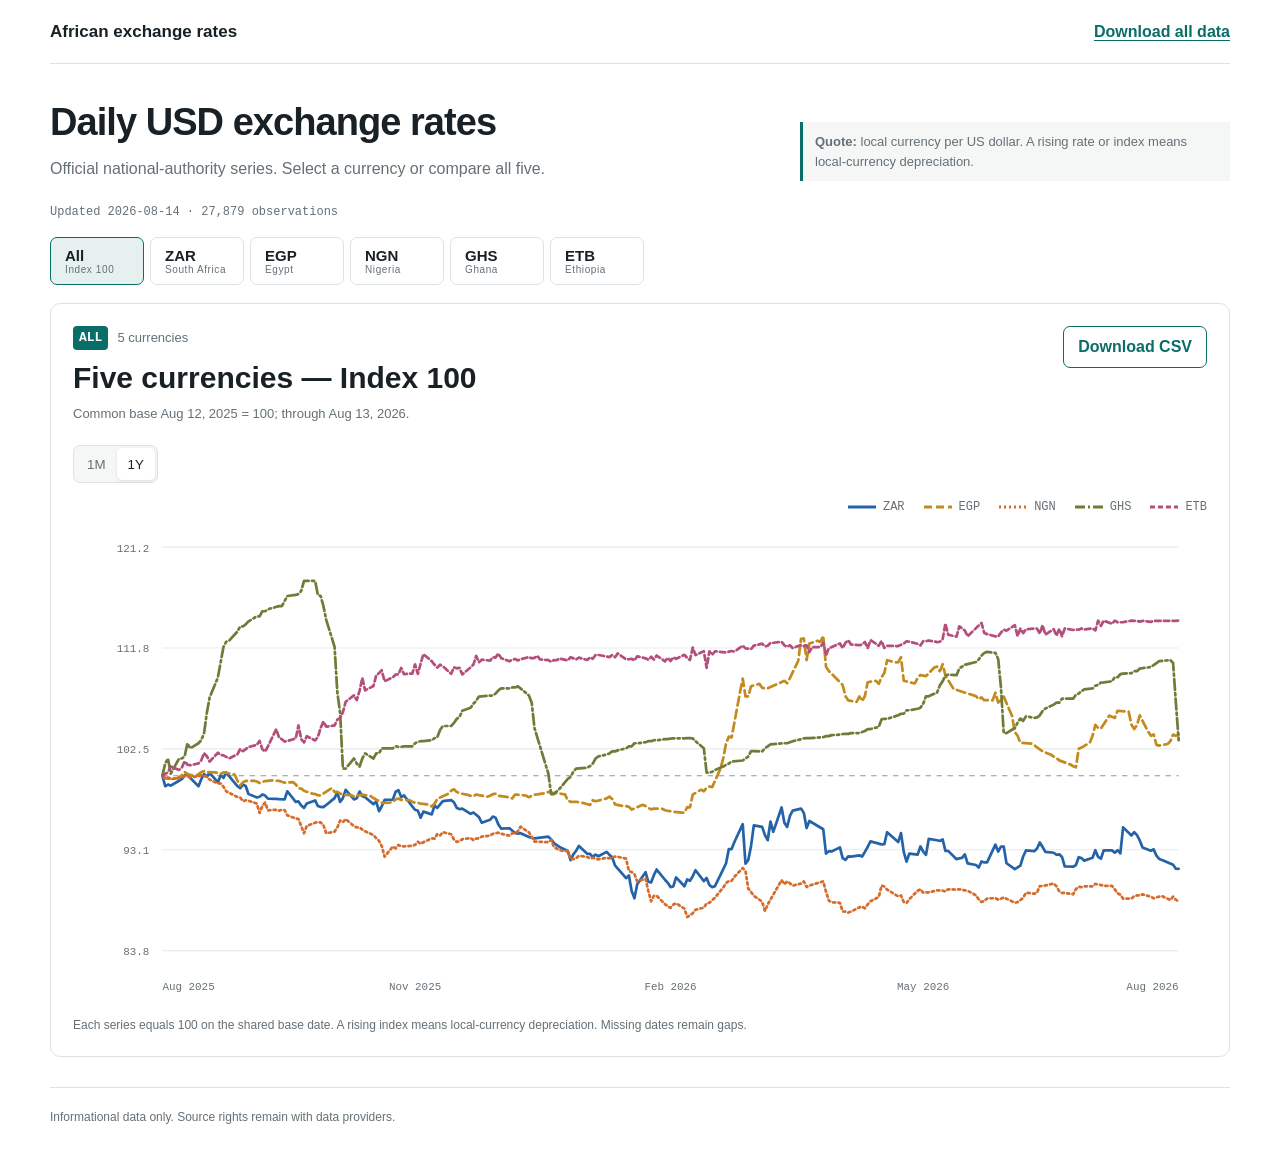
==== commit 805f90f6: "Simplify charts and add combined index view" ====
--- a/index.html
+++ b/index.html
@@ -5,7 +5,7 @@
     <meta name="viewport" content="width=device-width, initial-scale=1" />
     <meta
       name="description"
-      content="Daily official US dollar exchange rates for selected African currencies, with interactive charts and downloadable data."
+      content="Interactive daily US dollar exchange-rate charts and downloadable data for selected African currencies."
     />
     <meta name="theme-color" content="#ffffff" />
     <title>African exchange rates</title>
@@ -16,19 +16,16 @@
     <a class="skip-link" href="#explorer">Skip to exchange-rate chart</a>
     <header class="site-header">
       <a class="site-title" href="./">African exchange rates</a>
-      <nav aria-label="Main navigation">
-        <a href="methodology.html">Sources &amp; methods</a>
-        <a class="download-link" href="data/fx_daily.csv" download>Download all data</a>
-      </nav>
+      <a class="download-link" href="data/fx_daily.csv" download>Download all data</a>
     </header>
 
     <main id="explorer" class="page-shell">
       <section class="intro" aria-labelledby="page-title">
         <div>
           <h1 id="page-title">Daily USD exchange rates</h1>
-          <p>Official national-authority series. Select a currency to view and download its history.</p>
+          <p>Official national-authority series. Select a currency or compare all five.</p>
         </div>
-        <p class="orientation"><strong>Quote:</strong> local currency per US dollar. A rising rate means local-currency depreciation.</p>
+        <p class="orientation"><strong>Quote:</strong> local currency per US dollar. A rising rate or index means local-currency depreciation.</p>
       </section>
 
       <p id="data-status" class="data-status" aria-live="polite">Loading data…</p>
@@ -45,67 +42,28 @@
           <a id="currency-download" class="download-link download-button" href="#" download>Download CSV</a>
         </div>
 
-        <div class="metric-grid" aria-label="Latest exchange-rate statistics">
-          <div><span>Latest rate</span><strong id="metric-latest">—</strong><small id="metric-latest-date">—</small></div>
-          <div><span>Previous observation</span><strong id="metric-daily">—</strong><small id="metric-daily-label">—</small></div>
-          <div><span>1-month change</span><strong id="metric-monthly">—</strong><small id="metric-monthly-label">—</small></div>
-          <div><span>1-year change</span><strong id="metric-annual">—</strong><small id="metric-annual-label">—</small></div>
-          <div><span>Available history</span><strong id="metric-coverage">—</strong><small id="metric-coverage-label">—</small></div>
-        </div>
-
         <div class="chart-toolbar">
-          <div class="segmented-control" aria-label="Value display">
+          <div id="value-control" class="segmented-control" aria-label="Value display">
             <button type="button" data-view="level" aria-pressed="true">Rate</button>
             <button type="button" data-view="indexed" aria-pressed="false">Index 100</button>
           </div>
           <div class="segmented-control" aria-label="Time range">
             <button type="button" data-range="1M" aria-pressed="false">1M</button>
             <button type="button" data-range="1Y" aria-pressed="true">1Y</button>
-            <button type="button" data-range="5Y" aria-pressed="false">5Y</button>
-            <button type="button" data-range="FULL" aria-pressed="false">Full</button>
+            <button class="extended-range" type="button" data-range="5Y" aria-pressed="false">5Y</button>
+            <button class="extended-range" type="button" data-range="FULL" aria-pressed="false">Full</button>
           </div>
         </div>
 
+        <div id="chart-legend" class="chart-legend" aria-label="Currency legend" hidden></div>
         <div class="chart-shell">
           <div id="chart" class="chart" role="img" aria-labelledby="currency-title chart-subtitle"></div>
           <div id="chart-tooltip" class="chart-tooltip" role="status" aria-live="polite" hidden></div>
         </div>
-        <p class="chart-note">Hover, tap, or use the arrow keys for exact observations. Lines break where more than 10 calendar days are missing. No values are filled.</p>
-
-        <div class="lower-grid">
-          <section class="source-panel" aria-labelledby="source-heading">
-            <h3 id="source-heading">Source and definition</h3>
-            <dl>
-              <div><dt>Provider</dt><dd id="source-provider">—</dd></div>
-              <div><dt>Rate</dt><dd id="source-definition">—</dd></div>
-              <div><dt>Segment</dt><dd id="source-segment">—</dd></div>
-              <div><dt>Coverage</dt><dd id="source-coverage">—</dd></div>
-              <div><dt>Freshness</dt><dd id="source-freshness">—</dd></div>
-            </dl>
-            <p id="source-quality-note" class="quality-note" hidden></p>
-            <a id="source-link" href="#" target="_blank" rel="noopener noreferrer">Open official source</a>
-          </section>
-
-          <section class="table-panel" aria-labelledby="recent-heading">
-            <div class="table-heading">
-              <h3 id="recent-heading">Recent observations</h3>
-              <span>LCU per USD</span>
-            </div>
-            <div class="table-scroll">
-              <table>
-                <thead><tr><th scope="col">Date</th><th scope="col" class="numeric">Rate</th><th scope="col" class="numeric">Change</th></tr></thead>
-                <tbody id="recent-data-body"></tbody>
-              </table>
-            </div>
-          </section>
-        </div>
+        <p id="chart-note" class="chart-note"></p>
       </article>
     </main>
 
-    <footer>
-      <a href="methodology.html">Sources &amp; methods</a>
-      <a href="data/manifest.json">Data manifest</a>
-      <span>Informational data only. Source rights remain with the listed providers.</span>
-    </footer>
+    <footer>Informational data only. Source rights remain with data providers.</footer>
   </body>
 </html>
--- a/assets/styles.css
+++ b/assets/styles.css
@@ -5,13 +5,12 @@
   --soft: #f5f7f7;
   --accent: #096d68;
   --accent-soft: #e6f1ef;
-  --appreciation: #087b5a;
-  --depreciation: #b0473c;
   --sans: Inter, ui-sans-serif, -apple-system, BlinkMacSystemFont, "Segoe UI", sans-serif;
   --mono: ui-monospace, SFMono-Regular, Menlo, Monaco, Consolas, monospace;
 }
 
 * { box-sizing: border-box; }
+[hidden] { display: none !important; }
 body { margin: 0; color: var(--ink); background: #fff; font-family: var(--sans); line-height: 1.5; }
 a { color: var(--accent); text-underline-offset: 3px; }
 button, a { -webkit-tap-highlight-color: transparent; }
@@ -19,112 +18,69 @@
 .skip-link { position: fixed; z-index: 20; top: 8px; left: 8px; padding: 8px 12px; color: #fff; background: #111; transform: translateY(-160%); }
 .skip-link:focus { transform: translateY(0); }
 
-.site-header, .page-shell, footer, .methodology-page { width: min(1180px, calc(100% - 36px)); margin-inline: auto; }
+.site-header, .page-shell, footer { width: min(1180px, calc(100% - 36px)); margin-inline: auto; }
 .site-header { min-height: 64px; display: flex; align-items: center; justify-content: space-between; gap: 24px; border-bottom: 1px solid var(--line); }
 .site-title { color: var(--ink); font-size: 17px; font-weight: 750; text-decoration: none; }
-nav { display: flex; align-items: center; gap: 20px; font-size: 14px; }
 .download-link { font-weight: 700; }
 .download-button { display: inline-flex; min-height: 40px; padding: 8px 14px; align-items: center; border: 1px solid var(--accent); border-radius: 7px; text-decoration: none; }
 
 .intro { padding: 30px 0 20px; display: flex; justify-content: space-between; align-items: end; gap: 30px; }
-h1, h2, h3, p { margin-top: 0; }
+h1, h2, p { margin-top: 0; }
 h1 { margin-bottom: 6px; font-size: clamp(26px, 4vw, 38px); letter-spacing: -0.025em; }
 .intro p { margin-bottom: 0; color: var(--muted); }
-.orientation { max-width: 410px; padding: 10px 12px; font-size: 13px; background: var(--soft); border-left: 3px solid var(--accent); }
+.orientation { max-width: 430px; padding: 10px 12px; font-size: 13px; background: var(--soft); border-left: 3px solid var(--accent); }
 .data-status { margin: 2px 0 16px; color: var(--muted); font-family: var(--mono); font-size: 12px; }
 .error-panel { margin-bottom: 18px; padding: 12px; color: #8b3028; background: #fae9e7; border: 1px solid #eec4c0; }
 
-.currency-tabs { display: flex; gap: 6px; margin-bottom: 18px; overflow-x: auto; }
+.currency-tabs { display: flex; gap: 6px; margin-bottom: 18px; overflow-x: auto; scrollbar-width: thin; }
 .currency-tabs button { min-width: 94px; padding: 9px 14px; color: var(--muted); background: #fff; border: 1px solid var(--line); border-radius: 7px; cursor: pointer; text-align: left; }
 .currency-tabs button strong, .currency-tabs button span { display: block; }
 .currency-tabs button strong { color: var(--ink); font-size: 15px; }
-.currency-tabs button span { font-size: 10px; letter-spacing: .08em; }
+.currency-tabs button span { font-size: 10px; letter-spacing: .06em; white-space: nowrap; }
 .currency-tabs button[aria-selected="true"] { background: var(--accent-soft); border-color: var(--accent); }
 
 .currency-panel { padding: 22px; border: 1px solid var(--line); border-radius: 10px; }
-.currency-heading, .table-heading { display: flex; justify-content: space-between; align-items: start; gap: 20px; }
+.currency-heading { display: flex; justify-content: space-between; align-items: start; gap: 20px; }
 .currency-heading h2 { margin-bottom: 4px; font-size: clamp(22px, 3vw, 30px); }
 .currency-label { display: flex; align-items: center; gap: 9px; margin-bottom: 5px; color: var(--muted); font-size: 13px; }
 .currency-label strong { padding: 2px 6px; color: #fff; background: var(--accent); border-radius: 4px; font-family: var(--mono); }
 .chart-subtitle { margin-bottom: 0; color: var(--muted); font-size: 13px; }
 
-.metric-grid { display: grid; grid-template-columns: repeat(5, minmax(0, 1fr)); margin: 22px 0; border: 1px solid var(--line); border-radius: 8px; overflow: hidden; }
-.metric-grid > div { min-height: 106px; padding: 14px; border-right: 1px solid var(--line); }
-.metric-grid > div:last-child { border-right: 0; }
-.metric-grid span, .metric-grid small, .metric-grid strong { display: block; }
-.metric-grid span { color: var(--muted); font-size: 11px; text-transform: uppercase; letter-spacing: .05em; }
-.metric-grid strong { margin: 7px 0 4px; font-size: 21px; }
-.metric-grid small { color: var(--muted); font-size: 11px; }
-.metric-grid strong[data-direction="depreciation"] { color: var(--depreciation); }
-.metric-grid strong[data-direction="appreciation"] { color: var(--appreciation); }
-
-.chart-toolbar { display: flex; justify-content: space-between; gap: 14px; margin-bottom: 10px; }
+.chart-toolbar { display: flex; justify-content: space-between; gap: 14px; margin: 22px 0 10px; }
 .segmented-control { display: inline-flex; padding: 2px; background: var(--soft); border: 1px solid var(--line); border-radius: 7px; }
 .segmented-control button { min-height: 32px; padding: 5px 11px; color: var(--muted); background: transparent; border: 0; border-radius: 5px; cursor: pointer; }
 .segmented-control button[aria-pressed="true"] { color: var(--ink); background: #fff; box-shadow: 0 1px 3px rgba(0,0,0,.1); }
+.chart-legend { display: flex; justify-content: flex-end; gap: 18px; min-height: 28px; flex-wrap: wrap; color: var(--muted); font-family: var(--mono); font-size: 12px; }
+.legend-item { display: inline-flex; align-items: center; gap: 6px; }
+.legend-item svg { width: 30px; height: 8px; overflow: visible; }
 .chart-shell { position: relative; min-height: 350px; }
 .chart svg { display: block; width: 100%; height: auto; min-height: 350px; }
 .grid-line { stroke: #e7ebed; stroke-width: 1; }
 .axis-label { fill: var(--muted); font-family: var(--mono); font-size: 10px; }
 .baseline { stroke: #8c969b; stroke-width: 1; stroke-dasharray: 5 5; }
 .data-line { fill: none; stroke: var(--accent); stroke-width: 2.5; stroke-linecap: round; stroke-linejoin: round; }
+.combined-line { fill: none; stroke-width: 2.5; stroke-linecap: round; stroke-linejoin: round; }
 .hover-guide { stroke: #354248; stroke-width: 1; stroke-dasharray: 3 4; }
 .hover-point { fill: #fff; stroke: var(--accent); stroke-width: 3; }
 .chart-tooltip { position: absolute; z-index: 5; width: 200px; padding: 9px 11px; color: #fff; background: rgba(23,33,38,.94); border-radius: 6px; pointer-events: none; font-size: 11px; }
 .chart-tooltip span, .chart-tooltip strong { display: block; }
-.chart-tooltip strong { margin: 2px 0; font-size: 13px; }
-.chart-note { margin: 4px 0 22px; color: var(--muted); font-size: 12px; }
+.chart-tooltip strong { margin: 2px 0 5px; font-size: 13px; }
+.chart-tooltip.combined-tooltip { width: 272px; }
+.tooltip-series { display: grid !important; grid-template-columns: 34px 1fr; gap: 8px; padding: 2px 0; }
+.tooltip-series b { font-family: var(--mono); }
+.chart-note { margin: 4px 0 0; color: var(--muted); font-size: 12px; }
 
-.lower-grid { display: grid; grid-template-columns: minmax(260px, .75fr) minmax(0, 1.25fr); gap: 18px; }
-.source-panel, .table-panel { padding: 18px; background: var(--soft); border-radius: 8px; }
-.source-panel h3, .table-panel h3 { margin-bottom: 14px; font-size: 16px; }
-dl { margin: 0 0 14px; }
-dl div { padding: 7px 0; border-bottom: 1px solid var(--line); }
-dt { color: var(--muted); font-size: 10px; text-transform: uppercase; letter-spacing: .06em; }
-dd { margin: 2px 0 0; font-size: 12px; }
-.quality-note { padding: 8px; color: #735317; background: #fff4d8; font-size: 11px; }
-.table-heading span { color: var(--muted); font-size: 11px; }
-.table-scroll { max-height: 360px; overflow: auto; }
-table { width: 100%; border-collapse: collapse; font-size: 12px; }
-th, td { padding: 8px 7px; border-bottom: 1px solid var(--line); text-align: left; }
-th { position: sticky; top: 0; color: var(--muted); background: var(--soft); font-size: 10px; text-transform: uppercase; }
-.numeric { text-align: right; font-family: var(--mono); }
-
-footer { margin-top: 30px; padding: 20px 0 34px; display: flex; gap: 20px; flex-wrap: wrap; color: var(--muted); border-top: 1px solid var(--line); font-size: 12px; }
-footer span { margin-left: auto; }
-
-.methodology-page { padding: 32px 0 50px; }
-.methodology-page > header { max-width: 760px; margin-bottom: 28px; }
-.methodology-page section { margin-bottom: 32px; }
-.methodology-page h2 { font-size: 20px; }
-.prose-card { max-width: 850px; padding: 18px; background: var(--soft); border-radius: 8px; }
-.prose-card p:last-child { margin-bottom: 0; }
-.source-list { display: grid; gap: 10px; }
-.source-item { padding: 16px; border: 1px solid var(--line); border-radius: 8px; }
-.source-item header { display: flex; align-items: start; justify-content: space-between; gap: 16px; }
-.source-item h3, .source-item p { margin-bottom: 4px; }
-.source-item code { float: left; margin-right: 10px; padding: 2px 5px; color: #fff; background: var(--accent); border-radius: 3px; }
-.source-item small { color: var(--muted); }
-.download-grid { display: grid; grid-template-columns: repeat(3, 1fr); gap: 10px; margin-bottom: 18px; }
-.download-card { padding: 16px; border: 1px solid var(--line); border-radius: 8px; text-decoration: none; }
-.download-card span, .download-card strong, .download-card small { display: block; }
-.download-card span { color: var(--muted); font-size: 10px; }
-.download-card small { margin-top: 4px; color: var(--muted); }
+footer { margin-top: 30px; padding: 20px 0 34px; color: var(--muted); border-top: 1px solid var(--line); font-size: 12px; }
 
 @media (max-width: 800px) {
   .intro { align-items: start; flex-direction: column; }
-  .metric-grid { grid-template-columns: repeat(2, 1fr); }
-  .metric-grid > div { border-bottom: 1px solid var(--line); }
-  .lower-grid, .download-grid { grid-template-columns: 1fr; }
-  footer span { width: 100%; margin-left: 0; }
+  .chart-legend { justify-content: flex-start; }
 }
 
 @media (max-width: 540px) {
   .site-header { align-items: start; padding: 14px 0; flex-direction: column; }
-  nav { width: 100%; justify-content: space-between; }
   .currency-panel { padding: 14px; }
   .currency-heading, .chart-toolbar { align-items: stretch; flex-direction: column; }
-  .metric-grid { grid-template-columns: 1fr; }
-  .metric-grid > div { min-height: auto; border-right: 0; }
   .segmented-control { overflow-x: auto; }
+  .chart-shell, .chart svg { min-height: 310px; }
 }
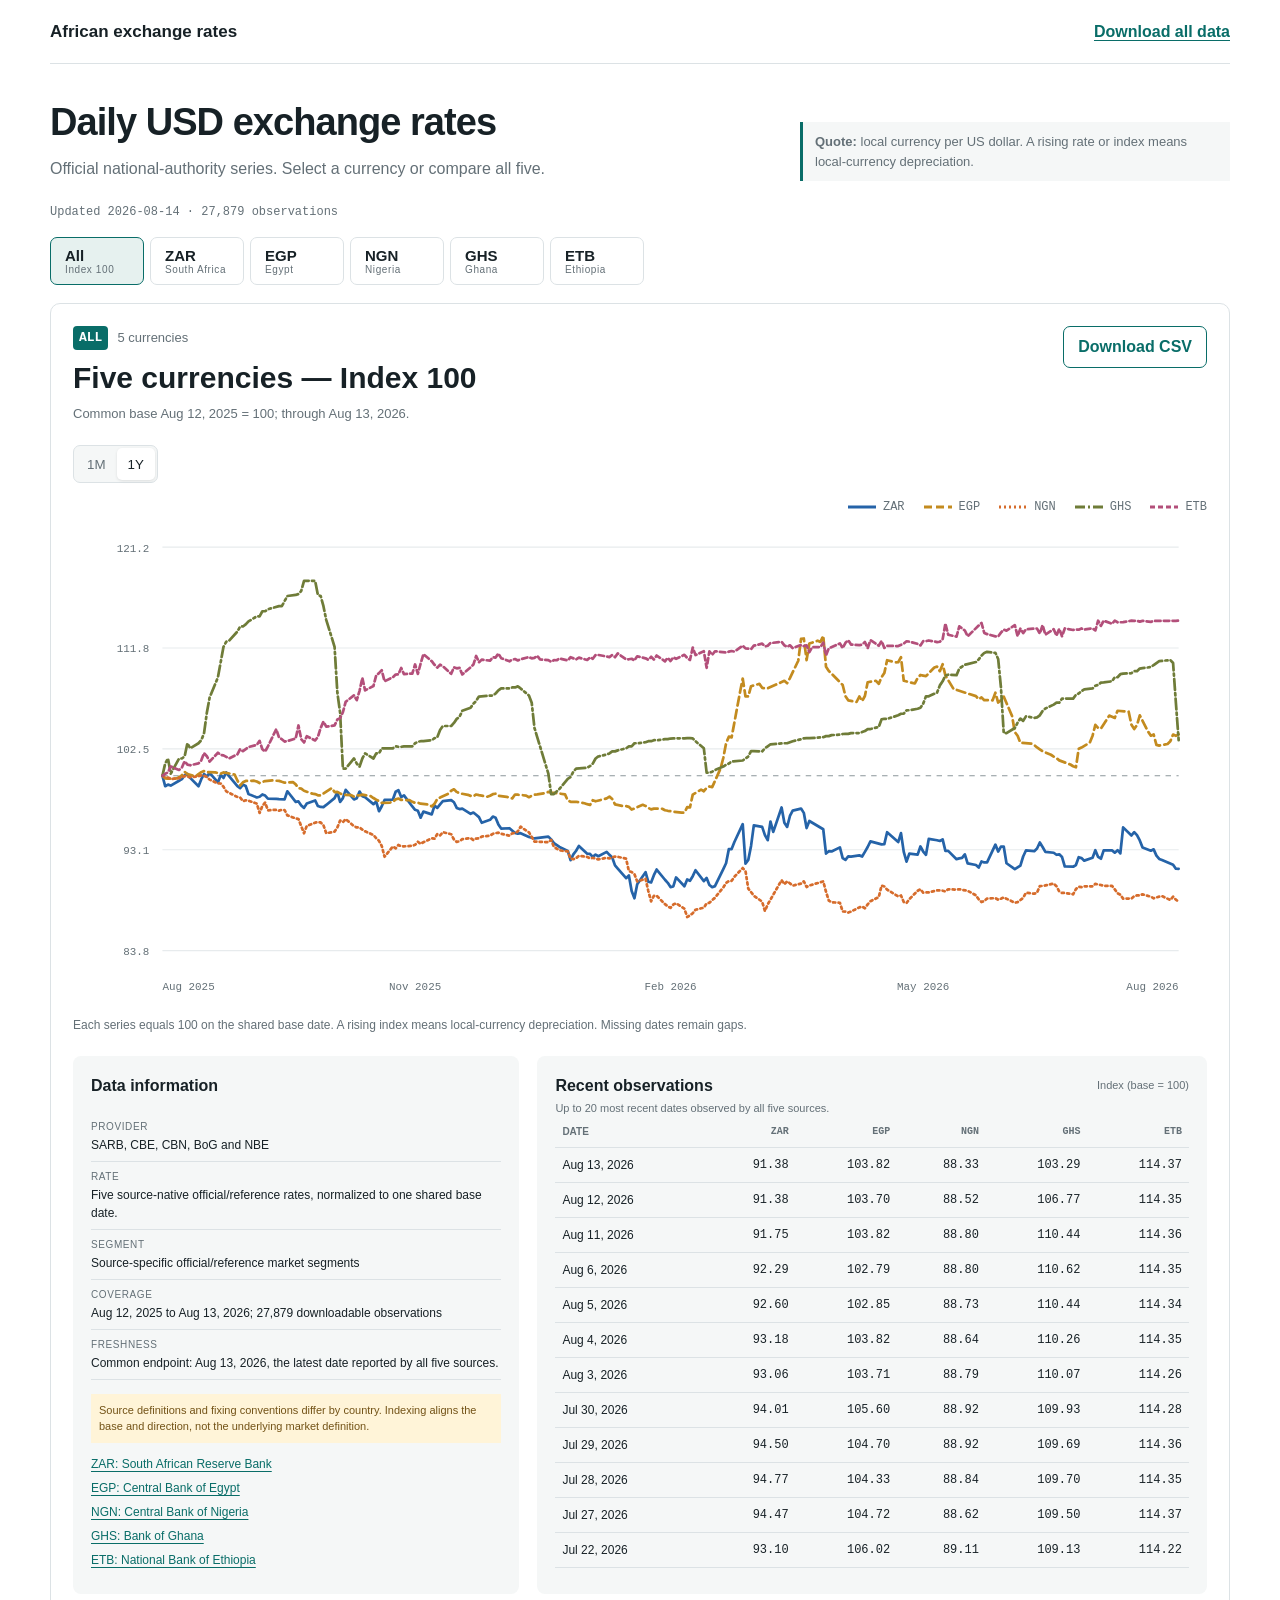
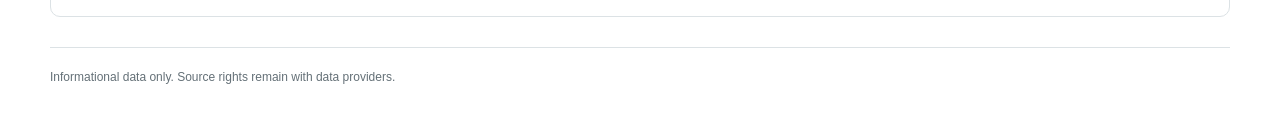
==== commit 4afd6056: "Restore FX data details below charts" ====
--- a/index.html
+++ b/index.html
@@ -61,6 +61,38 @@
           <div id="chart-tooltip" class="chart-tooltip" role="status" aria-live="polite" hidden></div>
         </div>
         <p id="chart-note" class="chart-note"></p>
+
+        <div class="lower-grid">
+          <section class="source-panel" aria-labelledby="data-info-heading">
+            <h3 id="data-info-heading">Data information</h3>
+            <dl>
+              <div><dt>Provider</dt><dd id="source-provider">—</dd></div>
+              <div><dt>Rate</dt><dd id="source-definition">—</dd></div>
+              <div><dt>Segment</dt><dd id="source-segment">—</dd></div>
+              <div><dt>Coverage</dt><dd id="source-coverage">—</dd></div>
+              <div><dt>Freshness</dt><dd id="source-freshness">—</dd></div>
+            </dl>
+            <p id="source-quality-note" class="quality-note" hidden></p>
+            <div id="official-source-list" class="source-link-list" hidden></div>
+            <a id="source-link" href="#" target="_blank" rel="noopener noreferrer">Open official source</a>
+          </section>
+
+          <section class="table-panel" aria-labelledby="recent-heading">
+            <div class="table-heading">
+              <div>
+                <h3 id="recent-heading">Recent observations</h3>
+                <p id="recent-description">Most recent 20 observations.</p>
+              </div>
+              <span id="recent-unit">LCU per USD</span>
+            </div>
+            <div class="table-scroll">
+              <table>
+                <thead id="recent-data-head"></thead>
+                <tbody id="recent-data-body"></tbody>
+              </table>
+            </div>
+          </section>
+        </div>
       </article>
     </main>
 
--- a/assets/styles.css
+++ b/assets/styles.css
@@ -25,7 +25,7 @@
 .download-button { display: inline-flex; min-height: 40px; padding: 8px 14px; align-items: center; border: 1px solid var(--accent); border-radius: 7px; text-decoration: none; }
 
 .intro { padding: 30px 0 20px; display: flex; justify-content: space-between; align-items: end; gap: 30px; }
-h1, h2, p { margin-top: 0; }
+h1, h2, h3, p { margin-top: 0; }
 h1 { margin-bottom: 6px; font-size: clamp(26px, 4vw, 38px); letter-spacing: -0.025em; }
 .intro p { margin-bottom: 0; color: var(--muted); }
 .orientation { max-width: 430px; padding: 10px 12px; font-size: 13px; background: var(--soft); border-left: 3px solid var(--accent); }
@@ -68,13 +68,34 @@
 .chart-tooltip.combined-tooltip { width: 272px; }
 .tooltip-series { display: grid !important; grid-template-columns: 34px 1fr; gap: 8px; padding: 2px 0; }
 .tooltip-series b { font-family: var(--mono); }
-.chart-note { margin: 4px 0 0; color: var(--muted); font-size: 12px; }
+.chart-note { margin: 4px 0 22px; color: var(--muted); font-size: 12px; }
+
+.lower-grid { display: grid; grid-template-columns: minmax(280px, .8fr) minmax(0, 1.2fr); gap: 18px; }
+.source-panel, .table-panel { min-width: 0; padding: 18px; background: var(--soft); border-radius: 8px; }
+.source-panel h3, .table-panel h3 { margin-bottom: 14px; font-size: 16px; }
+.source-panel dl { margin: 0 0 14px; }
+.source-panel dl div { padding: 7px 0; border-bottom: 1px solid var(--line); }
+.source-panel dt { color: var(--muted); font-size: 10px; text-transform: uppercase; letter-spacing: .06em; }
+.source-panel dd { margin: 2px 0 0; font-size: 12px; overflow-wrap: anywhere; }
+.quality-note { margin-bottom: 12px; padding: 8px; color: #735317; background: #fff4d8; font-size: 11px; }
+.source-link-list { display: grid; gap: 6px; }
+.source-link-list a, #source-link { font-size: 12px; }
+.table-heading { display: flex; justify-content: space-between; align-items: start; gap: 20px; }
+.table-heading h3 { margin-bottom: 2px; }
+.table-heading p, .table-heading > span { margin-bottom: 0; color: var(--muted); font-size: 11px; }
+.table-heading > span { padding-top: 3px; white-space: nowrap; }
+.table-scroll { max-height: 460px; overflow: auto; }
+table { width: 100%; min-width: 480px; border-collapse: collapse; font-size: 12px; }
+th, td { padding: 8px 7px; border-bottom: 1px solid var(--line); text-align: left; }
+th { position: sticky; top: 0; z-index: 1; color: var(--muted); background: var(--soft); font-size: 10px; text-transform: uppercase; }
+.numeric { text-align: right; font-family: var(--mono); white-space: nowrap; }
 
 footer { margin-top: 30px; padding: 20px 0 34px; color: var(--muted); border-top: 1px solid var(--line); font-size: 12px; }
 
 @media (max-width: 800px) {
   .intro { align-items: start; flex-direction: column; }
   .chart-legend { justify-content: flex-start; }
+  .lower-grid { grid-template-columns: 1fr; }
 }
 
 @media (max-width: 540px) {
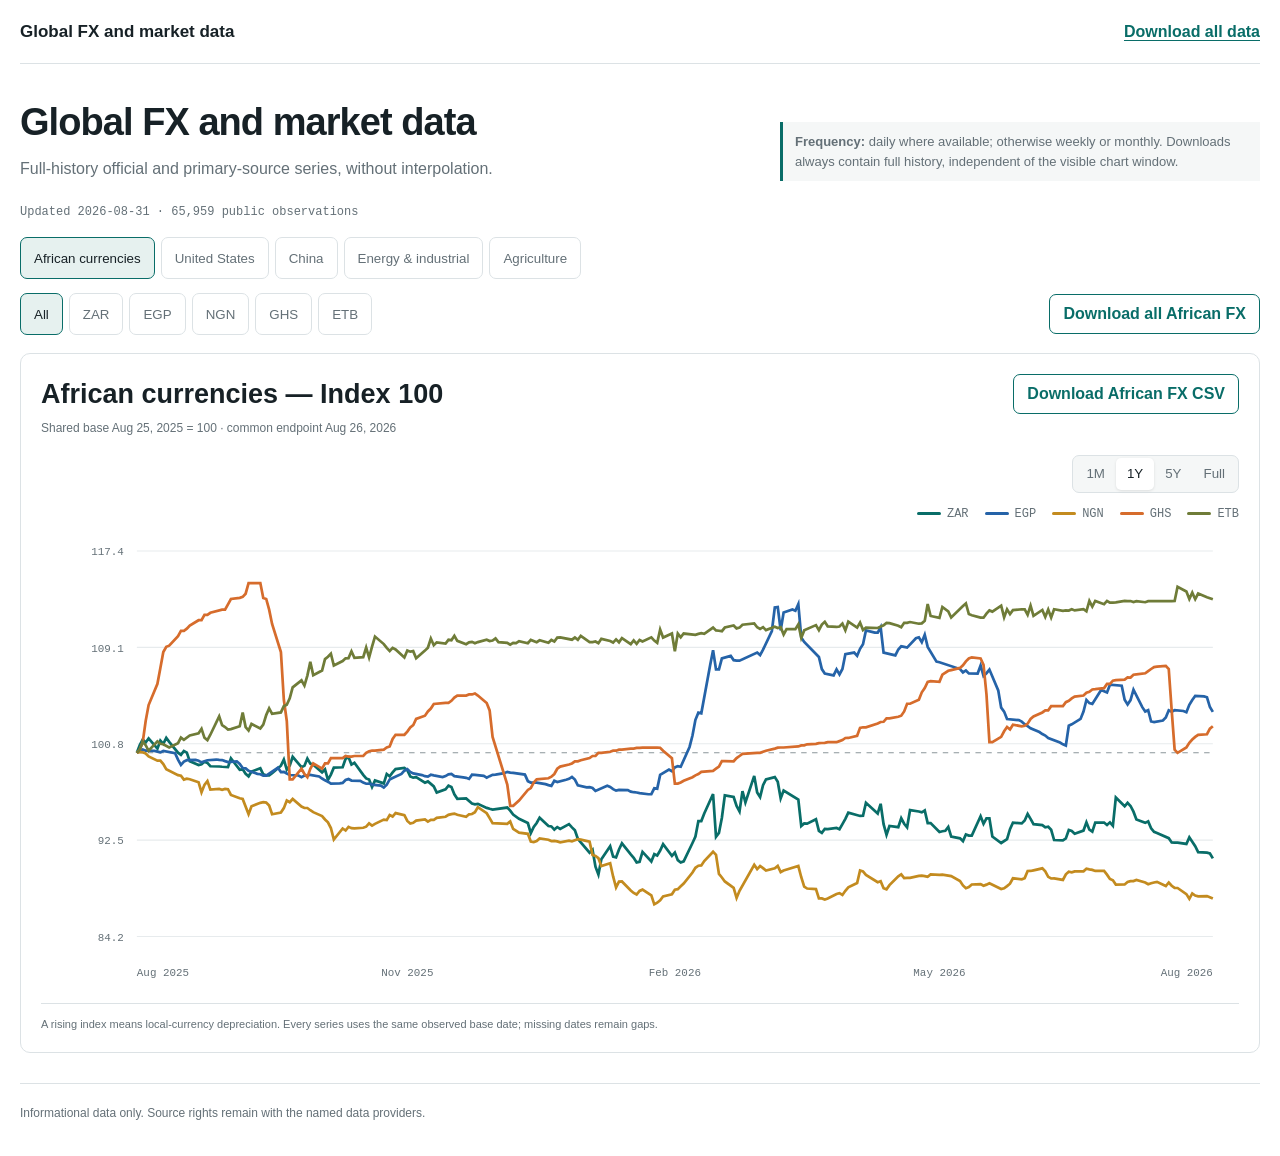
==== commit 7243070d: "Expand public FX and market dashboard" ====
--- a/index.html
+++ b/index.html
@@ -3,99 +3,38 @@
   <head>
     <meta charset="utf-8" />
     <meta name="viewport" content="width=device-width, initial-scale=1" />
-    <meta
-      name="description"
-      content="Interactive daily US dollar exchange-rate charts and downloadable data for selected African currencies."
-    />
+    <meta name="description" content="Official exchange rates, inflation, policy rates, financial conditions and commodity prices." />
     <meta name="theme-color" content="#ffffff" />
-    <title>African exchange rates</title>
+    <title>Global FX and market data</title>
     <link rel="stylesheet" href="assets/styles.css" />
     <script src="assets/app.js" defer></script>
   </head>
   <body>
-    <a class="skip-link" href="#explorer">Skip to exchange-rate chart</a>
+    <a class="skip-link" href="#dashboard">Skip to charts</a>
     <header class="site-header">
-      <a class="site-title" href="./">African exchange rates</a>
-      <a class="download-link" href="data/fx_daily.csv" download>Download all data</a>
+      <a class="site-title" href="./">Global FX and market data</a>
+      <a class="download-link" href="data/all_series.csv" download>Download all data</a>
     </header>
 
-    <main id="explorer" class="page-shell">
+    <main id="dashboard" class="page-shell">
       <section class="intro" aria-labelledby="page-title">
         <div>
-          <h1 id="page-title">Daily USD exchange rates</h1>
-          <p>Official national-authority series. Select a currency or compare all five.</p>
+          <h1 id="page-title">Global FX and market data</h1>
+          <p>Full-history official and primary-source series, without interpolation.</p>
         </div>
-        <p class="orientation"><strong>Quote:</strong> local currency per US dollar. A rising rate or index means local-currency depreciation.</p>
+        <p class="orientation"><strong>Frequency:</strong> daily where available; otherwise weekly or monthly. Downloads always contain full history, independent of the visible chart window.</p>
       </section>
 
       <p id="data-status" class="data-status" aria-live="polite">Loading data…</p>
       <div id="error-panel" class="error-panel" role="alert" hidden></div>
-      <div id="currency-tabs" class="currency-tabs" role="tablist" aria-label="Select currency"></div>
-
-      <article id="currency-panel" class="currency-panel" hidden>
-        <div class="currency-heading">
-          <div>
-            <p class="currency-label"><strong id="currency-code"></strong><span id="currency-country"></span></p>
-            <h2 id="currency-title"></h2>
-            <p id="chart-subtitle" class="chart-subtitle"></p>
-          </div>
-          <a id="currency-download" class="download-link download-button" href="#" download>Download CSV</a>
-        </div>
-
-        <div class="chart-toolbar">
-          <div id="value-control" class="segmented-control" aria-label="Value display">
-            <button type="button" data-view="level" aria-pressed="true">Rate</button>
-            <button type="button" data-view="indexed" aria-pressed="false">Index 100</button>
-          </div>
-          <div class="segmented-control" aria-label="Time range">
-            <button type="button" data-range="1M" aria-pressed="false">1M</button>
-            <button type="button" data-range="1Y" aria-pressed="true">1Y</button>
-            <button class="extended-range" type="button" data-range="5Y" aria-pressed="false">5Y</button>
-            <button class="extended-range" type="button" data-range="FULL" aria-pressed="false">Full</button>
-          </div>
-        </div>
-
-        <div id="chart-legend" class="chart-legend" aria-label="Currency legend" hidden></div>
-        <div class="chart-shell">
-          <div id="chart" class="chart" role="img" aria-labelledby="currency-title chart-subtitle"></div>
-          <div id="chart-tooltip" class="chart-tooltip" role="status" aria-live="polite" hidden></div>
-        </div>
-        <p id="chart-note" class="chart-note"></p>
-
-        <div class="lower-grid">
-          <section class="source-panel" aria-labelledby="data-info-heading">
-            <h3 id="data-info-heading">Data information</h3>
-            <dl>
-              <div><dt>Provider</dt><dd id="source-provider">—</dd></div>
-              <div><dt>Rate</dt><dd id="source-definition">—</dd></div>
-              <div><dt>Segment</dt><dd id="source-segment">—</dd></div>
-              <div><dt>Coverage</dt><dd id="source-coverage">—</dd></div>
-              <div><dt>Freshness</dt><dd id="source-freshness">—</dd></div>
-            </dl>
-            <p id="source-quality-note" class="quality-note" hidden></p>
-            <div id="official-source-list" class="source-link-list" hidden></div>
-            <a id="source-link" href="#" target="_blank" rel="noopener noreferrer">Open official source</a>
-          </section>
-
-          <section class="table-panel" aria-labelledby="recent-heading">
-            <div class="table-heading">
-              <div>
-                <h3 id="recent-heading">Recent observations</h3>
-                <p id="recent-description">Most recent 20 observations.</p>
-              </div>
-              <span id="recent-unit">LCU per USD</span>
-            </div>
-            <div class="table-scroll">
-              <table>
-                <thead id="recent-data-head"></thead>
-                <tbody id="recent-data-body"></tbody>
-              </table>
-            </div>
-          </section>
-        </div>
-      </article>
+      <nav id="main-tabs" class="main-tabs" role="tablist" aria-label="Data category"></nav>
+      <section id="africa-controls" class="africa-controls" hidden>
+        <div id="africa-tabs" class="country-tabs" role="tablist" aria-label="African currency"></div>
+        <a id="country-download" class="download-link download-button" href="#" download>Download country data</a>
+      </section>
+      <section id="chart-grid" class="chart-grid" aria-live="polite"></section>
     </main>
 
-    <footer>Informational data only. Source rights remain with data providers.</footer>
+    <footer>Informational data only. Source rights remain with the named data providers.</footer>
   </body>
 </html>
--- a/assets/styles.css
+++ b/assets/styles.css
@@ -18,90 +18,66 @@
 .skip-link { position: fixed; z-index: 20; top: 8px; left: 8px; padding: 8px 12px; color: #fff; background: #111; transform: translateY(-160%); }
 .skip-link:focus { transform: translateY(0); }
 
-.site-header, .page-shell, footer { width: min(1180px, calc(100% - 36px)); margin-inline: auto; }
+.site-header, .page-shell, footer { width: min(1240px, calc(100% - 36px)); margin-inline: auto; }
 .site-header { min-height: 64px; display: flex; align-items: center; justify-content: space-between; gap: 24px; border-bottom: 1px solid var(--line); }
 .site-title { color: var(--ink); font-size: 17px; font-weight: 750; text-decoration: none; }
 .download-link { font-weight: 700; }
-.download-button { display: inline-flex; min-height: 40px; padding: 8px 14px; align-items: center; border: 1px solid var(--accent); border-radius: 7px; text-decoration: none; }
+.download-button { display: inline-flex; min-height: 38px; padding: 7px 13px; align-items: center; border: 1px solid var(--accent); border-radius: 7px; text-decoration: none; white-space: nowrap; }
 
 .intro { padding: 30px 0 20px; display: flex; justify-content: space-between; align-items: end; gap: 30px; }
 h1, h2, h3, p { margin-top: 0; }
 h1 { margin-bottom: 6px; font-size: clamp(26px, 4vw, 38px); letter-spacing: -0.025em; }
 .intro p { margin-bottom: 0; color: var(--muted); }
-.orientation { max-width: 430px; padding: 10px 12px; font-size: 13px; background: var(--soft); border-left: 3px solid var(--accent); }
+.orientation { max-width: 480px; padding: 10px 12px; font-size: 13px; background: var(--soft); border-left: 3px solid var(--accent); }
 .data-status { margin: 2px 0 16px; color: var(--muted); font-family: var(--mono); font-size: 12px; }
 .error-panel { margin-bottom: 18px; padding: 12px; color: #8b3028; background: #fae9e7; border: 1px solid #eec4c0; }
 
-.currency-tabs { display: flex; gap: 6px; margin-bottom: 18px; overflow-x: auto; scrollbar-width: thin; }
-.currency-tabs button { min-width: 94px; padding: 9px 14px; color: var(--muted); background: #fff; border: 1px solid var(--line); border-radius: 7px; cursor: pointer; text-align: left; }
-.currency-tabs button strong, .currency-tabs button span { display: block; }
-.currency-tabs button strong { color: var(--ink); font-size: 15px; }
-.currency-tabs button span { font-size: 10px; letter-spacing: .06em; white-space: nowrap; }
-.currency-tabs button[aria-selected="true"] { background: var(--accent-soft); border-color: var(--accent); }
+.main-tabs, .country-tabs { display: flex; gap: 6px; overflow-x: auto; scrollbar-width: thin; }
+.main-tabs { margin-bottom: 14px; }
+.main-tabs button, .country-tabs button { min-height: 42px; padding: 8px 13px; color: var(--muted); background: #fff; border: 1px solid var(--line); border-radius: 7px; cursor: pointer; white-space: nowrap; }
+.main-tabs button[aria-selected="true"], .country-tabs button[aria-selected="true"] { color: var(--ink); background: var(--accent-soft); border-color: var(--accent); }
+.africa-controls { display: flex; align-items: center; justify-content: space-between; gap: 18px; margin: 0 0 18px; }
 
-.currency-panel { padding: 22px; border: 1px solid var(--line); border-radius: 10px; }
-.currency-heading { display: flex; justify-content: space-between; align-items: start; gap: 20px; }
-.currency-heading h2 { margin-bottom: 4px; font-size: clamp(22px, 3vw, 30px); }
-.currency-label { display: flex; align-items: center; gap: 9px; margin-bottom: 5px; color: var(--muted); font-size: 13px; }
-.currency-label strong { padding: 2px 6px; color: #fff; background: var(--accent); border-radius: 4px; font-family: var(--mono); }
-.chart-subtitle { margin-bottom: 0; color: var(--muted); font-size: 13px; }
-
-.chart-toolbar { display: flex; justify-content: space-between; gap: 14px; margin: 22px 0 10px; }
+.chart-grid { display: grid; gap: 20px; }
+.chart-card { min-width: 0; padding: 20px; border: 1px solid var(--line); border-radius: 10px; }
+.chart-card-header { display: flex; justify-content: space-between; align-items: start; gap: 20px; }
+.chart-card h2 { margin-bottom: 4px; font-size: clamp(20px, 2.5vw, 27px); }
+.chart-meta { margin-bottom: 0; color: var(--muted); font-size: 12px; }
+.chart-toolbar { display: flex; justify-content: space-between; gap: 14px; margin: 18px 0 8px; }
+.chart-legend { display: flex; justify-content: flex-end; gap: 16px; min-height: 26px; flex-wrap: wrap; color: var(--muted); font-family: var(--mono); font-size: 12px; }
+.legend-item { display: inline-flex; align-items: center; gap: 6px; }
+.legend-swatch { width: 24px; height: 3px; border-radius: 2px; }
 .segmented-control { display: inline-flex; padding: 2px; background: var(--soft); border: 1px solid var(--line); border-radius: 7px; }
 .segmented-control button { min-height: 32px; padding: 5px 11px; color: var(--muted); background: transparent; border: 0; border-radius: 5px; cursor: pointer; }
 .segmented-control button[aria-pressed="true"] { color: var(--ink); background: #fff; box-shadow: 0 1px 3px rgba(0,0,0,.1); }
-.chart-legend { display: flex; justify-content: flex-end; gap: 18px; min-height: 28px; flex-wrap: wrap; color: var(--muted); font-family: var(--mono); font-size: 12px; }
-.legend-item { display: inline-flex; align-items: center; gap: 6px; }
-.legend-item svg { width: 30px; height: 8px; overflow: visible; }
-.chart-shell { position: relative; min-height: 350px; }
-.chart svg { display: block; width: 100%; height: auto; min-height: 350px; }
+.chart-shell { position: relative; min-height: 330px; }
+.chart svg { display: block; width: 100%; height: auto; min-height: 330px; }
 .grid-line { stroke: #e7ebed; stroke-width: 1; }
 .axis-label { fill: var(--muted); font-family: var(--mono); font-size: 10px; }
 .baseline { stroke: #8c969b; stroke-width: 1; stroke-dasharray: 5 5; }
 .data-line { fill: none; stroke: var(--accent); stroke-width: 2.5; stroke-linecap: round; stroke-linejoin: round; }
-.combined-line { fill: none; stroke-width: 2.5; stroke-linecap: round; stroke-linejoin: round; }
 .hover-guide { stroke: #354248; stroke-width: 1; stroke-dasharray: 3 4; }
 .hover-point { fill: #fff; stroke: var(--accent); stroke-width: 3; }
-.chart-tooltip { position: absolute; z-index: 5; width: 200px; padding: 9px 11px; color: #fff; background: rgba(23,33,38,.94); border-radius: 6px; pointer-events: none; font-size: 11px; }
+.chart-tooltip { position: absolute; z-index: 5; width: 220px; padding: 9px 11px; color: #fff; background: rgba(23,33,38,.94); border-radius: 6px; pointer-events: none; font-size: 11px; }
 .chart-tooltip span, .chart-tooltip strong { display: block; }
-.chart-tooltip strong { margin: 2px 0 5px; font-size: 13px; }
-.chart-tooltip.combined-tooltip { width: 272px; }
-.tooltip-series { display: grid !important; grid-template-columns: 34px 1fr; gap: 8px; padding: 2px 0; }
-.tooltip-series b { font-family: var(--mono); }
-.chart-note { margin: 4px 0 22px; color: var(--muted); font-size: 12px; }
-
-.lower-grid { display: grid; grid-template-columns: minmax(280px, .8fr) minmax(0, 1.2fr); gap: 18px; }
-.source-panel, .table-panel { min-width: 0; padding: 18px; background: var(--soft); border-radius: 8px; }
-.source-panel h3, .table-panel h3 { margin-bottom: 14px; font-size: 16px; }
-.source-panel dl { margin: 0 0 14px; }
-.source-panel dl div { padding: 7px 0; border-bottom: 1px solid var(--line); }
-.source-panel dt { color: var(--muted); font-size: 10px; text-transform: uppercase; letter-spacing: .06em; }
-.source-panel dd { margin: 2px 0 0; font-size: 12px; overflow-wrap: anywhere; }
-.quality-note { margin-bottom: 12px; padding: 8px; color: #735317; background: #fff4d8; font-size: 11px; }
-.source-link-list { display: grid; gap: 6px; }
-.source-link-list a, #source-link { font-size: 12px; }
-.table-heading { display: flex; justify-content: space-between; align-items: start; gap: 20px; }
-.table-heading h3 { margin-bottom: 2px; }
-.table-heading p, .table-heading > span { margin-bottom: 0; color: var(--muted); font-size: 11px; }
-.table-heading > span { padding-top: 3px; white-space: nowrap; }
-.table-scroll { max-height: 460px; overflow: auto; }
-table { width: 100%; min-width: 480px; border-collapse: collapse; font-size: 12px; }
-th, td { padding: 8px 7px; border-bottom: 1px solid var(--line); text-align: left; }
-th { position: sticky; top: 0; z-index: 1; color: var(--muted); background: var(--soft); font-size: 10px; text-transform: uppercase; }
-.numeric { text-align: right; font-family: var(--mono); white-space: nowrap; }
+.chart-tooltip strong { margin: 2px 0 4px; font-size: 13px; }
+.chart-footer { display: flex; justify-content: space-between; align-items: start; gap: 20px; margin-top: 8px; padding-top: 12px; border-top: 1px solid var(--line); color: var(--muted); font-size: 11px; }
+.chart-footer p { margin: 0; }
+.chart-footer a { flex: 0 0 auto; }
+.empty-state { padding: 24px; color: var(--muted); background: var(--soft); border-radius: 8px; }
 
 footer { margin-top: 30px; padding: 20px 0 34px; color: var(--muted); border-top: 1px solid var(--line); font-size: 12px; }
 
 @media (max-width: 800px) {
   .intro { align-items: start; flex-direction: column; }
-  .chart-legend { justify-content: flex-start; }
-  .lower-grid { grid-template-columns: 1fr; }
+  .africa-controls { align-items: stretch; flex-direction: column; }
+  .africa-controls .download-button { align-self: flex-start; }
 }
 
-@media (max-width: 540px) {
+@media (max-width: 560px) {
   .site-header { align-items: start; padding: 14px 0; flex-direction: column; }
-  .currency-panel { padding: 14px; }
-  .currency-heading, .chart-toolbar { align-items: stretch; flex-direction: column; }
+  .chart-card { padding: 14px; }
+  .chart-card-header, .chart-toolbar, .chart-footer { align-items: stretch; flex-direction: column; }
   .segmented-control { overflow-x: auto; }
-  .chart-shell, .chart svg { min-height: 310px; }
+  .chart-shell, .chart svg { min-height: 290px; }
 }
